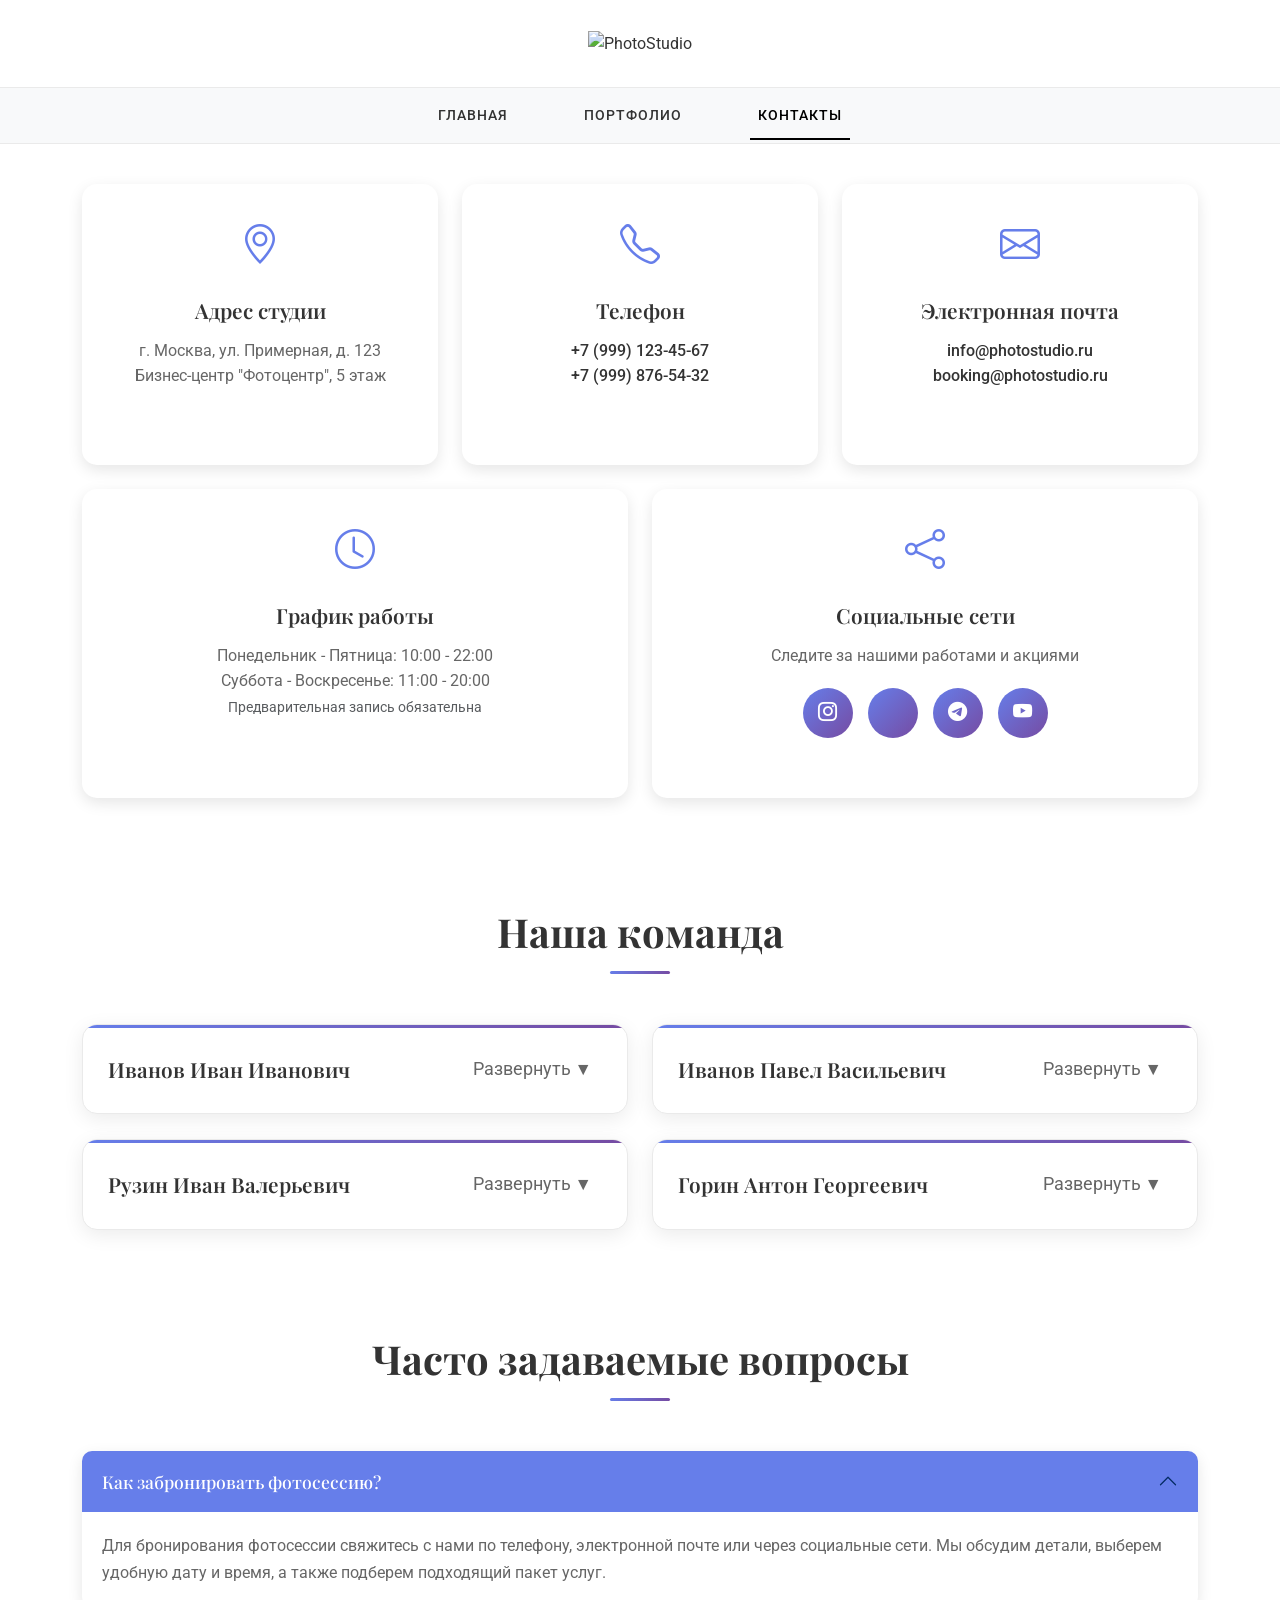
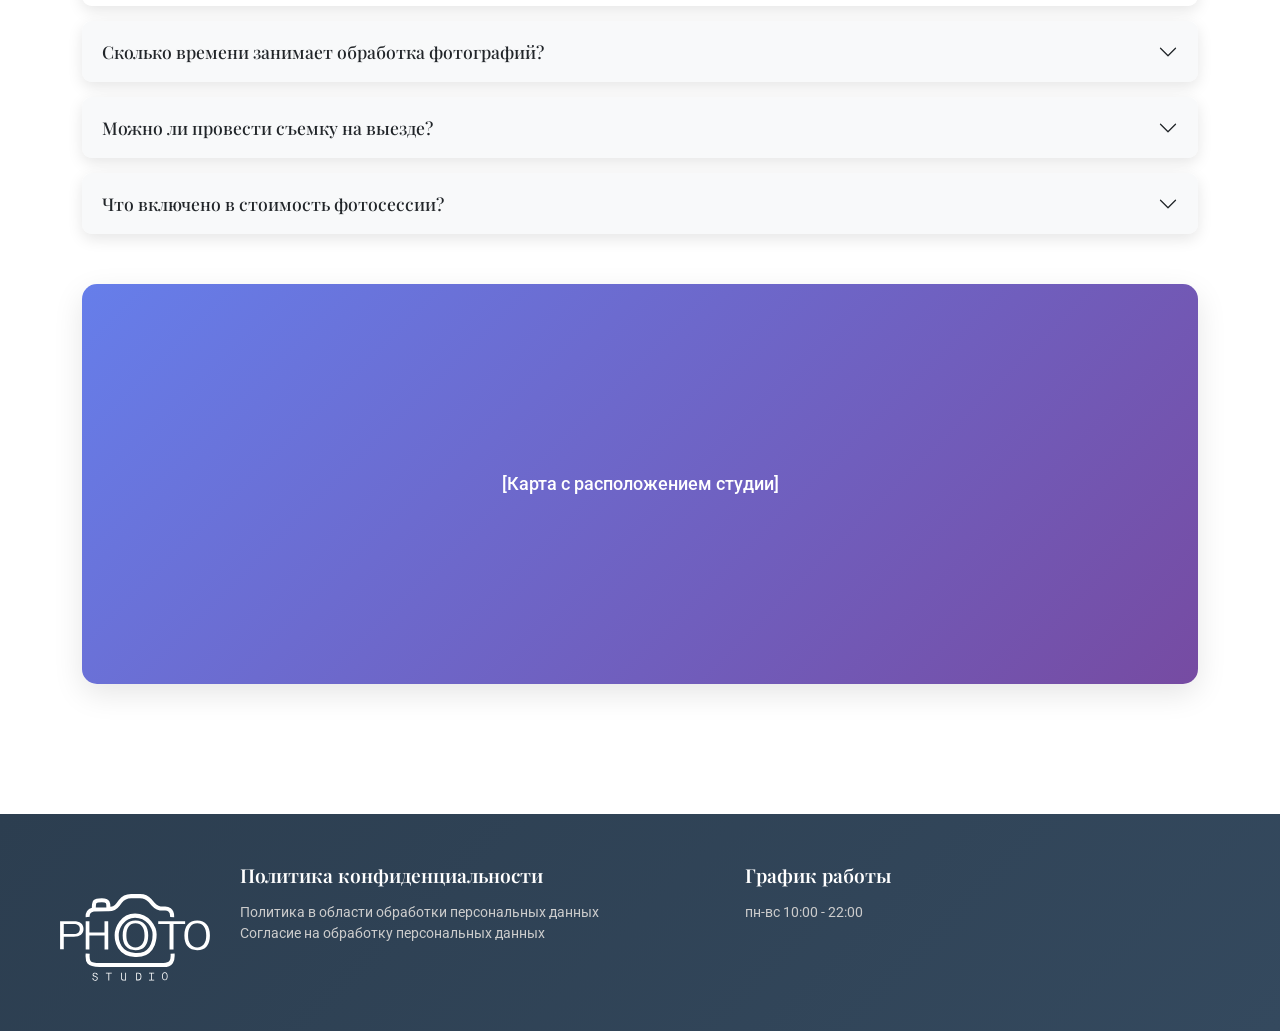
==== фотостудия/contacts.html @ 74945af2 "Add files via upload" ====
<!DOCTYPE html>
<html lang="ru">
<head>
    <meta charset="UTF-8">
    <meta name="viewport" content="width=device-width, initial-scale=1.0">
    <title>Контакты - Photo Studio</title>
    <link href="https://cdn.jsdelivr.net/npm/bootstrap@5.3.0-alpha1/dist/css/bootstrap.min.css" rel="stylesheet">
    <link href="https://fonts.googleapis.com/css2?family=Playfair+Display:wght@400;700&family=Roboto:wght@300;400;500&display=swap" rel="stylesheet">
    <link rel="stylesheet" href="https://cdn.jsdelivr.net/npm/bootstrap-icons@1.10.0/font/bootstrap-icons.css">
    <link rel="stylesheet" href="style/style.css">
</head>
<body>
    <div class="container">
        <div class="logo">
            <img src="img/логотип.svg" alt="PhotoStudio" class="logo-img" onclick="window.location.href='index.html'">
        </div>
    </div>
    <nav class="navbar navbar-expand-lg navbar-light navbar-custom">
        <div class="container">
            <button class="navbar-toggler" type="button" data-bs-toggle="collapse" data-bs-target="#navbarNav" aria-controls="navbarNav" aria-expanded="false" aria-label="Toggle navigation">
                <span class="navbar-toggler-icon"></span>
            </button>
            <div class="collapse navbar-collapse justify-content-center" id="navbarNav">
                <ul class="navbar-nav">
                    <li class="nav-item">
                        <a class="nav-link" href="index.html">ГЛАВНАЯ</a>
                    </li>
                    <li class="nav-item">
                        <a class="nav-link" href="portfolio.html">ПОРТФОЛИО</a>
                    </li>
                    <li class="nav-item">
                        <a class="nav-link active" href="contacts.html">КОНТАКТЫ</a>
                    </li>
                </ul>
            </div>
        </div>
    </nav>
    <main>
        <div class="container">
            <div class="contacts-section">
                <div class="contact-info">
                    <div class="row">
                        <div class="col-md-4">
                            <div class="contact-item text-center">
                                <div class="contact-icon">
                                    <i class="bi bi-geo-alt"></i>
                                </div>
                                <h3 class="contact-title">Адрес студии</h3>
                                <p class="contact-text">г. Москва, ул. Примерная, д. 123<br>Бизнес-центр "Фотоцентр", 5 этаж</p>
                            </div>
                        </div>
                        <div class="col-md-4">
                            <div class="contact-item text-center">
                                <div class="contact-icon">
                                    <i class="bi bi-telephone"></i>
                                </div>
                                <h3 class="contact-title">Телефон</h3>
                                <p class="contact-text">
                                    <a href="tel:+79991234567" class="contact-link">+7 (999) 123-45-67</a><br>
                                    <a href="tel:+79998765432" class="contact-link">+7 (999) 876-54-32</a>
                                </p>
                            </div>
                        </div>
                        <div class="col-md-4">
                            <div class="contact-item text-center">
                                <div class="contact-icon">
                                    <i class="bi bi-envelope"></i>
                                </div>
                                <h3 class="contact-title">Электронная почта</h3>
                                <p class="contact-text">
                                    <a href="mailto:info@photostudio.ru" class="contact-link">info@photostudio.ru</a><br>
                                    <a href="mailto:booking@photostudio.ru" class="contact-link">booking@photostudio.ru</a>
                                </p>
                            </div>
                        </div>
                    </div>
                    <div class="row mt-4">
                        <div class="col-md-6">
                            <div class="contact-item text-center">
                                <div class="contact-icon">
                                    <i class="bi bi-clock"></i>
                                </div>
                                <h3 class="contact-title">График работы</h3>
                                <p class="contact-text">
                                    Понедельник - Пятница: 10:00 - 22:00<br>
                                    Суббота - Воскресенье: 11:00 - 20:00<br>
                                    <small class="text-muted">Предварительная запись обязательна</small>
                                </p>
                            </div>
                        </div>
                        <div class="col-md-6">
                            <div class="contact-item text-center">
                                <div class="contact-icon">
                                    <i class="bi bi-share"></i>
                                </div>
                                <h3 class="contact-title">Социальные сети</h3>
                                <p class="contact-text">Следите за нашими работами и акциями</p>
                                <div class="social-links justify-content-center">
                                    <a href="#" class="social-link"><i class="bi bi-instagram"></i></a>
                                    <a href="#" class="social-link"><i class="bi bi-vk"></i></a>
                                    <a href="#" class="social-link"><i class="bi bi-telegram"></i></a>
                                    <a href="#" class="social-link"><i class="bi bi-youtube"></i></a>
                                </div>
                            </div>
                        </div>
                    </div>
                </div>
                <div class="photographers-section">
                    <h1 class="section-title">Наша команда</h1>
                    <div class="row">
                        <div class="col-lg-6">
                            <div class="photographer-card">
                                <div class="photographer-header" onclick="toggleDetails('ivanov')">
                                    <h3 class="photographer-name">Иванов Иван Иванович</h3>
                                    <button class="expand-btn">Развернуть ▼</button>
                                </div>
                                <div class="photographer-details" id="ivanov-details">
                                    <div class="detail-item">
                                        <i class="bi bi-telephone detail-icon"></i>
                                        <span class="detail-text">+7 (999) 123-45-67</span>
                                    </div>
                                    <div class="detail-item">
                                        <i class="bi bi-envelope detail-icon"></i>
                                        <span class="detail-text">ivanov@photostudio.ru</span>
                                    </div>
                                    <div class="detail-item">
                                        <i class="bi bi-camera detail-icon"></i>
                                        <span class="detail-text">Опыт работы: 8 лет</span>
                                    </div>
                                    <div class="specialties">
                                        <span class="specialty-tag">Портретная съемка</span>
                                        <span class="specialty-tag">Свадебная фотография</span>
                                        <span class="specialty-tag">Семейные фотосессии</span>
                                    </div>
                                </div>
                            </div>
                        </div>
                        <div class="col-lg-6">
                            <div class="photographer-card">
                                <div class="photographer-header" onclick="toggleDetails('pavel')">
                                    <h3 class="photographer-name">Иванов Павел Васильевич</h3>
                                    <button class="expand-btn">Развернуть ▼</button>
                                </div>
                                <div class="photographer-details" id="pavel-details">
                                    <div class="detail-item">
                                        <i class="bi bi-telephone detail-icon"></i>
                                        <span class="detail-text">+7 (999) 234-56-78</span>
                                    </div>
                                    <div class="detail-item">
                                        <i class="bi bi-envelope detail-icon"></i>
                                        <span class="detail-text">pavel@photostudio.ru</span>
                                    </div>
                                    <div class="detail-item">
                                        <i class="bi bi-camera detail-icon"></i>
                                        <span class="detail-text">Опыт работы: 6 лет</span>
                                    </div>
                                    <div class="specialties">
                                        <span class="specialty-tag">Фэшн-фотография</span>
                                        <span class="specialty-tag">Коммерческая съемка</span>
                                        <span class="specialty-tag">Ретушь</span>
                                    </div>
                                </div>
                            </div>
                        </div>
                        <div class="col-lg-6">
                            <div class="photographer-card">
                                <div class="photographer-header" onclick="toggleDetails('ruzin')">
                                    <h3 class="photographer-name">Рузин Иван Валерьевич</h3>
                                    <button class="expand-btn">Развернуть ▼</button>
                                </div>
                                <div class="photographer-details" id="ruzin-details">
                                    <div class="detail-item">
                                        <i class="bi bi-telephone detail-icon"></i>
                                        <span class="detail-text">+7 (999) 345-67-89</span>
                                    </div>
                                    <div class="detail-item">
                                        <i class="bi bi-envelope detail-icon"></i>
                                        <span class="detail-text">ruzin@photostudio.ru</span>
                                    </div>
                                    <div class="detail-item">
                                        <i class="bi bi-camera detail-icon"></i>
                                        <span class="detail-text">Опыт работы: 10 лет</span>
                                    </div>
                                    <div class="specialties">
                                        <span class="specialty-tag">Пейзажная фотография</span>
                                        <span class="specialty-tag">Архитектура</span>
                                        <span class="specialty-tag">Путешествия</span>
                                    </div>
                                </div>
                            </div>
                        </div>
                        <div class="col-lg-6">
                            <div class="photographer-card">
                                <div class="photographer-header" onclick="toggleDetails('gorin')">
                                    <h3 class="photographer-name">Горин Антон Георгеевич</h3>
                                    <button class="expand-btn">Развернуть ▼</button>
                                </div>
                                <div class="photographer-details" id="gorin-details">
                                    <div class="detail-item">
                                        <i class="bi bi-telephone detail-icon"></i>
                                        <span class="detail-text">+7 (999) 456-78-90</span>
                                    </div>
                                    <div class="detail-item">
                                        <i class="bi bi-envelope detail-icon"></i>
                                        <span class="detail-text">gorin@photostudio.ru</span>
                                    </div>
                                    <div class="detail-item">
                                        <i class="bi bi-camera detail-icon"></i>
                                        <span class="detail-text">Опыт работы: 5 лет</span>
                                    </div>
                                    <div class="specialties">
                                        <span class="specialty-tag">Детская фотография</span>
                                        <span class="specialty-tag">Reportage</span>
                                        <span class="specialty-tag">Love Story</span>
                                    </div>
                                </div>
                            </div>
                        </div>
                    </div>
                </div>
                <div class="accordion-section">
                    <h2 class="section-title">Часто задаваемые вопросы</h2>
                    <div class="accordion accordion-custom" id="faqAccordion">
                        <div class="accordion-item">
                            <h2 class="accordion-header" id="headingOne">
                                <button class="accordion-button" type="button" data-bs-toggle="collapse" data-bs-target="#collapseOne" aria-expanded="true" aria-controls="collapseOne">
                                    Как забронировать фотосессию?
                                </button>
                            </h2>
                            <div id="collapseOne" class="accordion-collapse collapse show" aria-labelledby="headingOne" data-bs-parent="#faqAccordion">
                                <div class="accordion-body">
                                    Для бронирования фотосессии свяжитесь с нами по телефону, электронной почте или через социальные сети. Мы обсудим детали, выберем удобную дату и время, а также подберем подходящий пакет услуг.
                                </div>
                            </div>
                        </div>
                        <div class="accordion-item">
                            <h2 class="accordion-header" id="headingTwo">
                                <button class="accordion-button collapsed" type="button" data-bs-toggle="collapse" data-bs-target="#collapseTwo" aria-expanded="false" aria-controls="collapseTwo">
                                    Сколько времени занимает обработка фотографий?
                                </button>
                            </h2>
                            <div id="collapseTwo" class="accordion-collapse collapse" aria-labelledby="headingTwo" data-bs-parent="#faqAccordion">
                                <div class="accordion-body">
                                    Время обработки зависит от объема работы и выбранного пакета услуг. Обычно обработка занимает от 7 до 14 дней. Срочная обработка возможна за дополнительную плату.
                                </div>
                            </div>
                        </div>
                        <div class="accordion-item">
                            <h2 class="accordion-header" id="headingThree">
                                <button class="accordion-button collapsed" type="button" data-bs-toggle="collapse" data-bs-target="#collapseThree" aria-expanded="false" aria-controls="collapseThree">
                                    Можно ли провести съемку на выезде?
                                </button>
                            </h2>
                            <div id="collapseThree" class="accordion-collapse collapse" aria-labelledby="headingThree" data-bs-parent="#faqAccordion">
                                <div class="accordion-body">
                                    Да, мы предоставляем услуги выездной фотосъемки. Стоимость зависит от локации, времени съемки и необходимого оборудования. Подробности уточняйте у нашего менеджера.
                                </div>
                            </div>
                        </div>
                        <div class="accordion-item">
                            <h2 class="accordion-header" id="headingFour">
                                <button class="accordion-button collapsed" type="button" data-bs-toggle="collapse" data-bs-target="#collapseFour" aria-expanded="false" aria-controls="collapseFour">
                                    Что включено в стоимость фотосессии?
                                </button>
                            </h2>
                            <div id="collapseFour" class="accordion-collapse collapse" aria-labelledby="headingFour" data-bs-parent="#faqAccordion">
                                <div class="accordion-body">
                                    В стоимость входит работа фотографа, использование студии и оборудования, базовая ретушь фотографий. Дополнительные услуги (визажист, стилист, расширенная ретушь) оплачиваются отдельно.
                                </div>
                            </div>
                        </div>
                    </div>
                </div>
                <div class="map-section">
                    <div class="map-placeholder">
                        [Карта с расположением студии]
                    </div>
                </div>
            </div>
        </div>
    </main>
    <footer class="footer">
        <div class="footer-container">
            <div class="footer-logo">
                <img src="img/Логотип.svg" alt="Логотип" class="logo">
            </div>
            <div class="footer-section">
                <h3 class="footer-title">Политика конфиденциальности</h3>
                <p class="footer-text">
                    <a href="#" class="footer-link">Политика в области обработки персональных данных</a><br>
                    <a href="#" class="footer-link">Согласие на обработку персональных данных</a>
                </p>
            </div>
            <div class="footer-section">
                <h3 class="footer-title">График работы</h3>
                <p class="footer-text">пн-вс 10:00 - 22:00</p>
            </div>
        </div>
    </footer>
    <script src="https://cdn.jsdelivr.net/npm/bootstrap@5.3.0-alpha1/dist/js/bootstrap.bundle.min.js"></script>
    <script>
        function toggleDetails(photographerId) {
            const details = document.getElementById(photographerId + '-details');
            const button = event.currentTarget.querySelector('.expand-btn');
            if (details.classList.contains('show')) {
                details.classList.remove('show');
                button.textContent = 'Развернуть ▼';
            } else {
                details.classList.add('show');
                button.textContent = 'Свернуть ▲';
            }
        }
    </script>
</body>
</html>
---- фотостудия/style/style.css ----
/* ===== ОБЩИЕ СТИЛИ ===== */
:root {
    --primary-color: #333;
    --secondary-color: #666;
    --accent-color: #000;
    --light-color: #f8f9fa;
    --border-color: #eaeaea;
    --text-light: #ccc;
    --gradient: linear-gradient(135deg, #667eea 0%, #764ba2 100%);
}

* {
    margin: 0;
    padding: 0;
    box-sizing: border-box;
}

body {
    font-family: 'Roboto', sans-serif;
    color: var(--primary-color);
    background-color: #fff;
    line-height: 1.6;
    overflow-x: hidden;
}

h1, h2, h3, h4, h5, h6 {
    font-family: 'Playfair Display', serif;
    font-weight: 700;
}

/* ===== ШАПКА И НАВИГАЦИЯ ===== */
.logo {
    text-align: center;
    padding: 30px 0;
}

.logo-img {
    max-width: 200px;
    height: auto;
    cursor: pointer;
    transition: transform 0.3s ease;
}

.logo-img:hover {
    transform: scale(1.05);
}

.navbar-custom {
    background-color: var(--light-color);
    border-top: 1px solid var(--border-color);
    border-bottom: 1px solid var(--border-color);
    padding: 0.5rem 0;
}

.navbar-nav {
    gap: 40px;
}

.navbar-nav .nav-link {
    color: var(--primary-color);
    font-weight: 500;
    text-transform: uppercase;
    letter-spacing: 1px;
    font-size: 0.9rem;
    transition: all 0.3s;
    margin: 0 10px;
    position: relative;
}

.navbar-nav .nav-link:hover,
.navbar-nav .nav-link.active {
    color: var(--accent-color);
}

.navbar-nav .nav-link::after {
    content: '';
    position: absolute;
    bottom: -5px;
    left: 50%;
    width: 0;
    height: 2px;
    background: var(--accent-color);
    transition: all 0.3s;
    transform: translateX(-50%);
}

.navbar-nav .nav-link:hover::after,
.navbar-nav .nav-link.active::after {
    width: 100%;
}

.navbar-toggler {
    border: none;
    padding: 4px 8px;
}

.navbar-toggler:focus {
    box-shadow: none;
}

/* ===== ГЛАВНЫЙ СЛАЙДЕР ===== */
.hero-section {
    position: relative;
    height: 80vh;
    overflow: hidden;
}

.hero-slide {
    position: absolute;
    top: 0;
    left: 0;
    width: 100%;
    height: 100%;
    background-size: cover;
    background-position: center;
    background-repeat: no-repeat;
    opacity: 0;
    transition: opacity 1s ease;
}

.hero-slide.active {
    opacity: 1;
}

.hero-content {
    position: absolute;
    top: 0;
    left: 0;
    width: 100%;
    height: 100%;
    display: flex;
    align-items: center;
    justify-content: center;
    z-index: 2;
}

.btn-booking {
    background-color: var(--accent-color);
    color: white;
    padding: 15px 40px;
    border: none;
    font-weight: 500;
    letter-spacing: 1px;
    text-transform: uppercase;
    transition: all 0.3s;
    text-decoration: none;
    display: inline-block;
    border-radius: 25px;
    position: relative;
    overflow: hidden;
}

.btn-booking::before {
    content: '';
    position: absolute;
    top: 0;
    left: -100%;
    width: 100%;
    height: 100%;
    background: linear-gradient(90deg, transparent, rgba(255,255,255,0.2), transparent);
    transition: left 0.5s;
}

.btn-booking:hover::before {
    left: 100%;
}

.btn-booking:hover {
    background-color: #222;
    transform: translateY(-2px);
    box-shadow: 0 10px 20px rgba(0,0,0,0.2);
    color: white;
}

.slide-indicators {
    position: absolute;
    bottom: 20px;
    left: 0;
    right: 0;
    display: flex;
    justify-content: center;
    gap: 10px;
    z-index: 3;
}

.slide-indicator {
    width: 12px;
    height: 12px;
    border-radius: 50%;
    background: rgba(255, 255, 255, 0.5);
    cursor: pointer;
    transition: all 0.3s;
}

.slide-indicator.active {
    background: white;
    transform: scale(1.2);
}

/* ===== СЕКЦИИ ===== */
.about-section {
    padding: 80px 0;
    text-align: center;
    background: linear-gradient(135deg, #f8f9fa 0%, #e9ecef 100%);
}

.about-text {
    max-width: 800px;
    margin: 0 auto;
    font-size: 1.1rem;
    line-height: 1.8;
    color: var(--secondary-color);
    text-align: justify;
    position: relative;
    padding: 40px;
    background: white;
    border-radius: 20px;
    box-shadow: 0 10px 30px rgba(0,0,0,0.1);
}

.about-text::before {
    content: '"';
    font-size: 4rem;
    color: var(--border-color);
    position: absolute;
    top: 10px;
    left: 20px;
    font-family: 'Playfair Display', serif;
}

.section-title {
    text-align: center;
    margin-bottom: 50px;
    font-size: 2.5rem;
    position: relative;
}

.section-title::after {
    content: '';
    display: block;
    width: 60px;
    height: 3px;
    background: var(--gradient);
    margin: 15px auto;
    border-radius: 2px;
}

/* ===== УСЛУГИ ===== */
.service-card {
    background: #fff;
    border-radius: 20px;
    overflow: hidden;
    box-shadow: 0 10px 30px rgba(0,0,0,0.1);
    transition: all 0.3s ease;
    height: 100%;
    margin-bottom: 30px;
    position: relative;
}

.service-card::before {
    content: '';
    position: absolute;
    top: 0;
    left: 0;
    right: 0;
    height: 4px;
    background: var(--gradient);
    transform: scaleX(0);
    transition: transform 0.3s ease;
}

.service-card:hover::before {
    transform: scaleX(1);
}

.service-card:hover {
    transform: translateY(-10px);
    box-shadow: 0 20px 40px rgba(0,0,0,0.15);
}

.service-image {
    height: 250px;
    background: linear-gradient(135deg, #667eea, #764ba2);
    display: flex;
    align-items: center;
    justify-content: center;
    color: white;
    font-size: 18px;
    font-weight: 500;
    position: relative;
    overflow: hidden;
}

.service-image i {
    font-size: 3rem;
    margin-bottom: 10px;
}

.service-content {
    padding: 30px 25px;
    text-align: center;
}

.service-content h3 {
    font-size: 1.3rem;
    margin-bottom: 15px;
    color: var(--primary-color);
    font-weight: 600;
}

.service-price {
    font-size: 1.5rem;
    font-weight: 700;
    color: var(--accent-color);
    margin-bottom: 20px;
}

.service-features {
    list-style: none;
    padding: 0;
    margin-bottom: 25px;
    text-align: left;
}

.service-features li {
    padding: 5px 0;
    position: relative;
    padding-left: 20px;
}

.service-features li::before {
    content: '✓';
    position: absolute;
    left: 0;
    color: #28a745;
    font-weight: bold;
}

.service-content .btn-primary {
    background: var(--gradient);
    border: none;
    padding: 12px 30px;
    border-radius: 25px;
    font-weight: 500;
    text-transform: uppercase;
    letter-spacing: 0.5px;
    transition: all 0.3s ease;
    width: 100%;
}

.service-content .btn-primary:hover {
    transform: translateY(-2px);
    box-shadow: 0 5px 15px rgba(102, 126, 234, 0.4);
}

/* ===== ПОРТФОЛИО ===== */
.portfolio {
    padding: 80px 0;
    background: var(--light-color);
}

.portfolio-filters {
    text-align: center;
    margin-bottom: 40px;
}

.filter-btn {
    background: none;
    border: 2px solid var(--border-color);
    padding: 10px 25px;
    margin: 0 5px 10px;
    border-radius: 25px;
    transition: all 0.3s;
    font-weight: 500;
    cursor: pointer;
}

.filter-btn.active,
.filter-btn:hover {
    background: var(--gradient);
    color: white;
    border-color: transparent;
}

.portfolio-item {
    background-color: #fff;
    border-radius: 20px;
    overflow: hidden;
    box-shadow: 0 10px 30px rgba(0,0,0,0.1);
    transition: all 0.3s ease;
    height: 100%;
    margin-bottom: 30px;
}

.portfolio-item:hover {
    transform: translateY(-10px);
    box-shadow: 0 20px 40px rgba(0,0,0,0.15);
}

.portfolio-image {
    height: 300px;
    background: var(--gradient);
    display: flex;
    align-items: center;
    justify-content: center;
    color: white;
    font-size: 16px;
    position: relative;
    overflow: hidden;
}

.portfolio-image::before {
    content: '📷';
    font-size: 3rem;
    margin-bottom: 10px;
}

.portfolio-info {
    padding: 25px;
    text-align: center;
}

.portfolio-info h3 {
    font-size: 20px;
    margin-bottom: 10px;
    color: var(--primary-color);
    font-weight: 600;
}

.portfolio-info p {
    color: var(--secondary-color);
    margin: 0;
}

/* ===== ОТЗЫВЫ ===== */
.reviews-section {
    padding: 80px 0;
    background: white;
}

.review-card {
    background-color: #fff;
    border-radius: 15px;
    padding: 30px;
    box-shadow: 0 10px 30px rgba(0,0,0,0.1);
    height: 100%;
    transition: transform 0.3s;
    border-left: 4px solid transparent;
    background: linear-gradient(135deg, #fff 0%, #f8f9fa 100%);
}

.review-card:hover {
    transform: translateY(-5px);
    border-left-color: #667eea;
}

.review-text {
    font-style: italic;
    margin-bottom: 20px;
    color: var(--secondary-color);
    line-height: 1.7;
    position: relative;
}

.review-text::before {
    content: '"';
    font-size: 3rem;
    color: var(--border-color);
    position: absolute;
    top: -10px;
    left: -10px;
    font-family: 'Playfair Display', serif;
}

.review-author {
    display: flex;
    align-items: center;
}

.author-avatar {
    width: 60px;
    height: 60px;
    border-radius: 50%;
    object-fit: cover;
    margin-right: 15px;
    border: 3px solid var(--border-color);
}

.author-info h5 {
    margin-bottom: 5px;
    font-size: 1.1rem;
}

.author-info p {
    color: var(--secondary-color);
    margin: 0;
    font-size: 0.9rem;
}

/* ===== СТРАНИЦА ЗАПИСИ ===== */
.record-section {
    padding: 80px 0;
    background: linear-gradient(135deg, #667eea 0%, #764ba2 100%);
    min-height: calc(100vh - 200px);
    display: flex;
    align-items: center;
}

.record-form {
    background: white;
    padding: 50px;
    border-radius: 20px;
    box-shadow: 0 20px 40px rgba(0,0,0,0.1);
}

.form-group {
    margin-bottom: 25px;
}

.form-label {
    font-weight: 500;
    margin-bottom: 8px;
    color: var(--primary-color);
}

.form-control {
    border: 2px solid var(--border-color);
    border-radius: 10px;
    padding: 12px 15px;
    transition: all 0.3s;
}

.form-control:focus {
    border-color: #667eea;
    box-shadow: 0 0 0 0.2rem rgba(102, 126, 234, 0.1);
}

.btn-submit {
    background: var(--gradient);
    color: white;
    padding: 15px 40px;
    border: none;
    border-radius: 25px;
    font-weight: 500;
    text-transform: uppercase;
    letter-spacing: 1px;
    transition: all 0.3s;
    width: 100%;
}

.btn-submit:hover {
    transform: translateY(-2px);
    box-shadow: 0 10px 20px rgba(102, 126, 234, 0.3);
}

/* ===== КОМАНДА ===== */
.photographers-section {
    padding: 60px 0 30px;
}

.photographer-card {
    background: #fff;
    border-radius: 15px;
    padding: 25px;
    margin-bottom: 25px;
    box-shadow: 0 5px 20px rgba(0,0,0,0.08);
    border: 1px solid #eaeaea;
    transition: all 0.3s ease;
    position: relative;
    overflow: hidden;
}

.photographer-card::before {
    content: '';
    position: absolute;
    top: 0;
    left: 0;
    right: 0;
    height: 3px;
    background: var(--gradient);
}

.photographer-card:hover {
    transform: translateY(-5px);
    box-shadow: 0 10px 30px rgba(0,0,0,0.12);
}

.photographer-header {
    display: flex;
    justify-content: space-between;
    align-items: center;
    cursor: pointer;
}

.photographer-name {
    font-size: 1.3rem;
    font-weight: 600;
    color: #333;
    margin: 0;
    font-family: 'Playfair Display', serif;
}

.expand-btn {
    background: none;
    border: none;
    font-size: 1.1rem;
    color: #666;
    cursor: pointer;
    transition: color 0.3s;
    padding: 5px 10px;
    border-radius: 5px;
}

.expand-btn:hover {
    color: #333;
    background-color: #f8f9fa;
}

.photographer-details {
    margin-top: 20px;
    padding-top: 20px;
    border-top: 1px solid #eaeaea;
    display: none;
}

.photographer-details.show {
    display: block;
    animation: fadeIn 0.3s ease;
}

.detail-item {
    margin-bottom: 12px;
    display: flex;
    align-items: center;
}

.detail-icon {
    width: 20px;
    margin-right: 10px;
    color: #667eea;
}

.detail-text {
    color: #555;
    line-height: 1.5;
}

.specialties {
    display: flex;
    flex-wrap: wrap;
    gap: 8px;
    margin-top: 15px;
}

.specialty-tag {
    background: var(--gradient);
    color: white;
    padding: 5px 12px;
    border-radius: 15px;
    font-size: 0.85rem;
    border: none;
}

/* ===== КОНТАКТЫ ===== */
.contacts-section {
    padding: 40px 0 80px;
}

.contact-info {
    margin-bottom: 50px;
}

.contact-item {
    margin-bottom: 30px;
    padding: 30px;
    border-radius: 15px;
    background: white;
    transition: all 0.3s ease;
    box-shadow: 0 5px 15px rgba(0,0,0,0.1);
    text-align: center;
    height: 100%;
}

.contact-item:hover {
    transform: translateY(-5px);
    box-shadow: 0 15px 30px rgba(0,0,0,0.15);
}

.contact-icon {
    font-size: 2.5rem;
    margin-bottom: 20px;
    color: #667eea;
}

.contact-title {
    font-size: 1.3rem;
    font-weight: 600;
    margin-bottom: 15px;
    color: #333;
}

.contact-text {
    color: #666;
    line-height: 1.6;
}

.contact-link {
    color: #333;
    text-decoration: none;
    transition: color 0.3s;
    font-weight: 500;
}

.contact-link:hover {
    color: #667eea;
    text-decoration: none;
}

.social-links {
    display: flex;
    justify-content: center;
    gap: 15px;
    margin-top: 20px;
}

.social-link {
    display: flex;
    align-items: center;
    justify-content: center;
    width: 50px;
    height: 50px;
    background: var(--gradient);
    color: white;
    border-radius: 50%;
    text-decoration: none;
    transition: all 0.3s ease;
    font-size: 1.2rem;
}

.social-link:hover {
    transform: translateY(-3px) scale(1.1);
    box-shadow: 0 10px 20px rgba(102, 126, 234, 0.3);
    color: white;
}

/* ===== FAQ ===== */
.accordion-section {
    margin: 50px 0;
}

.accordion-custom .accordion-item {
    border: none;
    margin-bottom: 15px;
    border-radius: 10px;
    overflow: hidden;
    box-shadow: 0 5px 15px rgba(0,0,0,0.1);
}

.accordion-custom .accordion-button {
    background-color: #f8f9fa;
    font-weight: 500;
    padding: 20px;
    border: none;
    box-shadow: none;
    font-size: 1.1rem;
}

.accordion-custom .accordion-button:not(.collapsed) {
    background-color: #667eea;
    color: white;
}

.accordion-custom .accordion-body {
    padding: 20px;
    background-color: #fff;
    line-height: 1.7;
    color: #666;
}

/* ===== КАРТА ===== */
.map-section {
    margin-top: 50px;
    border-radius: 15px;
    overflow: hidden;
    box-shadow: 0 10px 30px rgba(0,0,0,0.1);
}

.map-placeholder {
    height: 400px;
    background: var(--gradient);
    display: flex;
    align-items: center;
    justify-content: center;
    color: white;
    font-size: 18px;
    font-weight: 500;
}

/* ===== ПОДВАЛ ===== */
.footer {
    background: linear-gradient(135deg, #2c3e50 0%, #34495e 100%);
    color: #fff;
    padding: 50px 0 20px;
    margin-top: 50px;
}

.footer-container {
    display: flex;
    flex-wrap: wrap;
    justify-content: space-between;
    max-width: 1200px;
    margin: 0 auto;
    padding: 0 20px;
    gap: 30px;
}

.footer-logo {
    flex: 0 0 auto;
}

.footer-logo img {
    max-width: 150px;
    height: auto;
    filter: brightness(0) invert(1);
    cursor: pointer;
}

.footer-section {
    flex: 1;
    min-width: 250px;
}

.footer-title {
    font-size: 1.2rem;
    font-weight: 600;
    margin-bottom: 15px;
    color: #fff;
}

.footer-text {
    font-size: 14px;
    line-height: 1.5;
    color: var(--text-light);
    margin: 0 0 10px 0;
}

.footer-link {
    color: var(--text-light);
    text-decoration: none;
    transition: color 0.3s;
}

.footer-link:hover {
    color: #fff;
    text-decoration: underline;
}

.copyright {
    text-align: center;
    width: 100%;
    margin-top: 30px;
    padding-top: 20px;
    border-top: 1px solid #444;
    color: #999;
    font-size: 0.9rem;
}

/* ===== АНИМАЦИИ ===== */
@keyframes fadeIn {
    from { opacity: 0; transform: translateY(20px); }
    to { opacity: 1; transform: translateY(0); }
}

.fade-in {
    animation: fadeIn 0.6s ease-out;
}

@keyframes pulse {
    0% { transform: scale(1); }
    50% { transform: scale(1.05); }
    100% { transform: scale(1); }
}

.pulse {
    animation: pulse 2s infinite;
}

/* ===== АДАПТИВНОСТЬ ===== */
@media (max-width: 768px) {
    .navbar-nav {
        gap: 20px;
    }
    
    .hero-section {
        height: 60vh;
    }
    
    .footer-container {
        flex-direction: column;
        text-align: center;
        gap: 25px;
    }
    
    .footer-section {
        min-width: 100%;
    }
    
    .footer {
        padding: 30px 0;
    }
    
    .about-text {
        text-align: left;
        padding: 30px 20px;
    }
    
    .section-title {
        font-size: 2rem;
    }
    
    .service-content {
        padding: 25px 20px;
    }
    
    .record-form {
        padding: 30px 20px;
    }
    
    .photographer-header {
        flex-direction: column;
        align-items: flex-start;
        gap: 10px;
    }
    
    .expand-btn {
        align-self: flex-end;
    }
}

@media (max-width: 576px) {
    .portfolio-item {
        margin-bottom: 20px;
    }
    
    .section-title {
        font-size: 1.8rem;
    }
    
    .btn-booking {
        padding: 12px 30px;
        font-size: 0.9rem;
    }
    
    .service-image {
        height: 200px;
    }
    
    .portfolio-image {
        height: 250px;
    }
    
    .service-content h3 {
        font-size: 1.1rem;
    }
    
    .contact-item {
        padding: 20px 15px;
    }
}
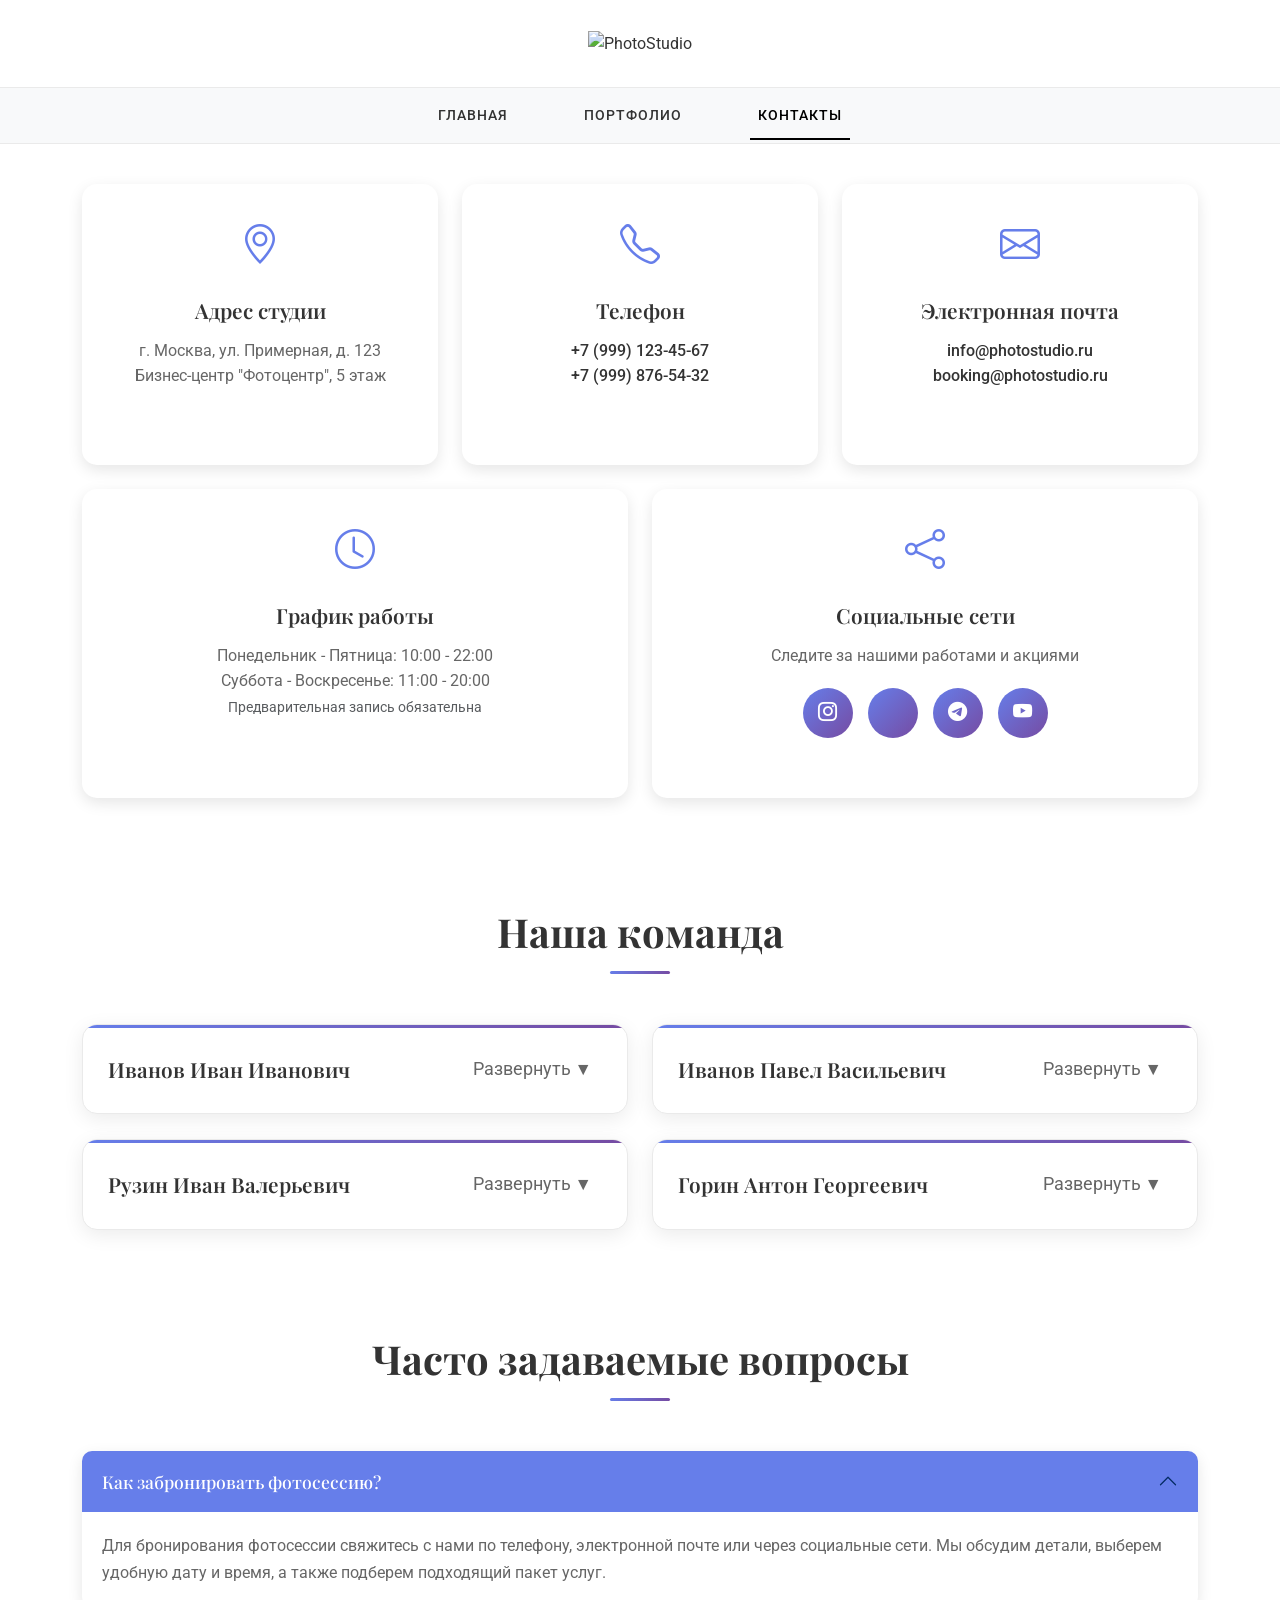
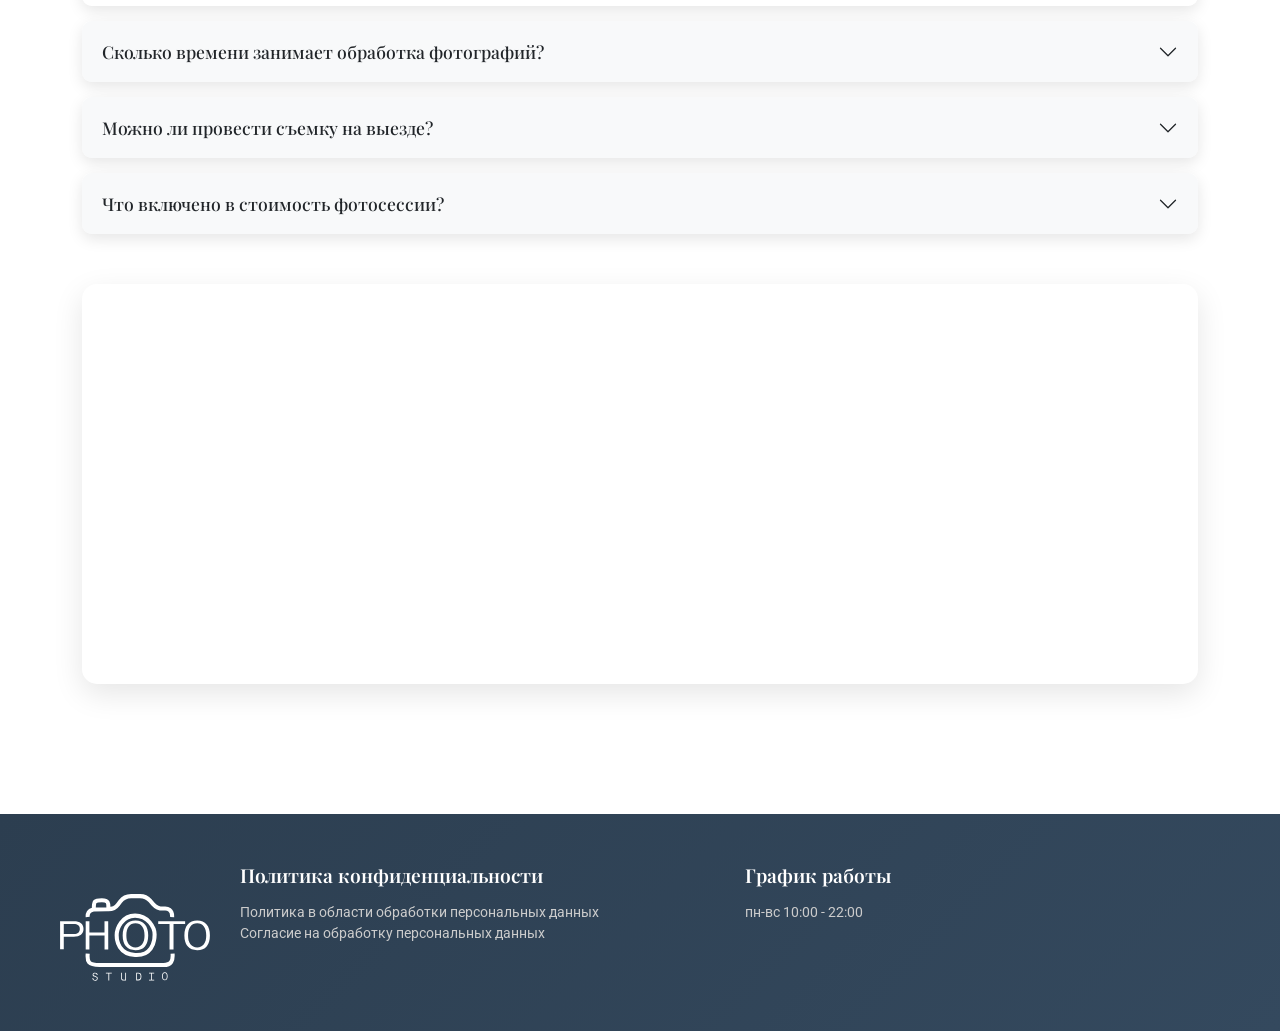
==== commit fcc0ddd2: "Update contacts.html" ====
--- a/фотостудия/contacts.html
+++ b/фотостудия/contacts.html
@@ -1,14 +1,61 @@
 <!DOCTYPE html>
 <html lang="ru">
+
 <head>
     <meta charset="UTF-8">
     <meta name="viewport" content="width=device-width, initial-scale=1.0">
     <title>Контакты - Photo Studio</title>
     <link href="https://cdn.jsdelivr.net/npm/bootstrap@5.3.0-alpha1/dist/css/bootstrap.min.css" rel="stylesheet">
-    <link href="https://fonts.googleapis.com/css2?family=Playfair+Display:wght@400;700&family=Roboto:wght@300;400;500&display=swap" rel="stylesheet">
+    <link
+        href="https://fonts.googleapis.com/css2?family=Playfair+Display:wght@400;700&family=Roboto:wght@300;400;500&display=swap"
+        rel="stylesheet">
     <link rel="stylesheet" href="https://cdn.jsdelivr.net/npm/bootstrap-icons@1.10.0/font/bootstrap-icons.css">
-    <link rel="stylesheet" href="style/style.css">
+    <link rel="stylesheet" href="https://unpkg.com/leaflet@1.9.4/dist/leaflet.css" />
+    <link rel="stylesheet" href="style/style.css" />
+    <style>
+        /* Стили для карты */
+        .map-section {
+            margin-top: 50px;
+            border-radius: 15px;
+            overflow: hidden;
+            box-shadow: 0 10px 30px rgba(0, 0, 0, 0.1);
+            height: 400px;
+        }
+
+        .map-container {
+            width: 100%;
+            height: 100%;
+        }
+
+        #leaflet-map {
+            width: 100%;
+            height: 100%;
+            border-radius: 15px;
+        }
+
+        /* Кастомная метка для Leaflet */
+        .custom-leaflet-marker {
+            background: linear-gradient(135deg, #667eea 0%, #764ba2 100%);
+            border: 3px solid white;
+            border-radius: 50%;
+            width: 40px;
+            height: 40px;
+            display: flex;
+            align-items: center;
+            justify-content: center;
+            box-shadow: 0 2px 10px rgba(0, 0, 0, 0.3);
+        }
+
+        .custom-leaflet-marker::after {
+            content: '';
+            width: 12px;
+            height: 12px;
+            background: white;
+            border-radius: 50%;
+        }
+    </style>
 </head>
+
 <body>
     <div class="container">
         <div class="logo">
@@ -17,7 +64,8 @@
     </div>
     <nav class="navbar navbar-expand-lg navbar-light navbar-custom">
         <div class="container">
-            <button class="navbar-toggler" type="button" data-bs-toggle="collapse" data-bs-target="#navbarNav" aria-controls="navbarNav" aria-expanded="false" aria-label="Toggle navigation">
+            <button class="navbar-toggler" type="button" data-bs-toggle="collapse" data-bs-target="#navbarNav"
+                aria-controls="navbarNav" aria-expanded="false" aria-label="Toggle navigation">
                 <span class="navbar-toggler-icon"></span>
             </button>
             <div class="collapse navbar-collapse justify-content-center" id="navbarNav">
@@ -46,7 +94,8 @@
                                     <i class="bi bi-geo-alt"></i>
                                 </div>
                                 <h3 class="contact-title">Адрес студии</h3>
-                                <p class="contact-text">г. Москва, ул. Примерная, д. 123<br>Бизнес-центр "Фотоцентр", 5 этаж</p>
+                                <p class="contact-text">г. Москва, ул. Примерная, д. 123<br>Бизнес-центр "Фотоцентр", 5
+                                    этаж</p>
                             </div>
                         </div>
                         <div class="col-md-4">
@@ -68,8 +117,10 @@
                                 </div>
                                 <h3 class="contact-title">Электронная почта</h3>
                                 <p class="contact-text">
-                                    <a href="mailto:info@photostudio.ru" class="contact-link">info@photostudio.ru</a><br>
-                                    <a href="mailto:booking@photostudio.ru" class="contact-link">booking@photostudio.ru</a>
+                                    <a href="mailto:info@photostudio.ru"
+                                        class="contact-link">info@photostudio.ru</a><br>
+                                    <a href="mailto:booking@photostudio.ru"
+                                        class="contact-link">booking@photostudio.ru</a>
                                 </p>
                             </div>
                         </div>
@@ -223,57 +274,77 @@
                     <div class="accordion accordion-custom" id="faqAccordion">
                         <div class="accordion-item">
                             <h2 class="accordion-header" id="headingOne">
-                                <button class="accordion-button" type="button" data-bs-toggle="collapse" data-bs-target="#collapseOne" aria-expanded="true" aria-controls="collapseOne">
+                                <button class="accordion-button" type="button" data-bs-toggle="collapse"
+                                    data-bs-target="#collapseOne" aria-expanded="true" aria-controls="collapseOne">
                                     Как забронировать фотосессию?
                                 </button>
                             </h2>
-                            <div id="collapseOne" class="accordion-collapse collapse show" aria-labelledby="headingOne" data-bs-parent="#faqAccordion">
+                            <div id="collapseOne" class="accordion-collapse collapse show" aria-labelledby="headingOne"
+                                data-bs-parent="#faqAccordion">
                                 <div class="accordion-body">
-                                    Для бронирования фотосессии свяжитесь с нами по телефону, электронной почте или через социальные сети. Мы обсудим детали, выберем удобную дату и время, а также подберем подходящий пакет услуг.
+                                    Для бронирования фотосессии свяжитесь с нами по телефону, электронной почте или
+                                    через социальные сети. Мы обсудим детали, выберем удобную дату и время, а также
+                                    подберем подходящий пакет услуг.
                                 </div>
                             </div>
                         </div>
                         <div class="accordion-item">
                             <h2 class="accordion-header" id="headingTwo">
-                                <button class="accordion-button collapsed" type="button" data-bs-toggle="collapse" data-bs-target="#collapseTwo" aria-expanded="false" aria-controls="collapseTwo">
+                                <button class="accordion-button collapsed" type="button" data-bs-toggle="collapse"
+                                    data-bs-target="#collapseTwo" aria-expanded="false" aria-controls="collapseTwo">
                                     Сколько времени занимает обработка фотографий?
                                 </button>
                             </h2>
-                            <div id="collapseTwo" class="accordion-collapse collapse" aria-labelledby="headingTwo" data-bs-parent="#faqAccordion">
+                            <div id="collapseTwo" class="accordion-collapse collapse" aria-labelledby="headingTwo"
+                                data-bs-parent="#faqAccordion">
                                 <div class="accordion-body">
-                                    Время обработки зависит от объема работы и выбранного пакета услуг. Обычно обработка занимает от 7 до 14 дней. Срочная обработка возможна за дополнительную плату.
+                                    Время обработки зависит от объема работы и выбранного пакета услуг. Обычно обработка
+                                    занимает от 7 до 14 дней. Срочная обработка возможна за дополнительную плату.
                                 </div>
                             </div>
                         </div>
                         <div class="accordion-item">
                             <h2 class="accordion-header" id="headingThree">
-                                <button class="accordion-button collapsed" type="button" data-bs-toggle="collapse" data-bs-target="#collapseThree" aria-expanded="false" aria-controls="collapseThree">
+                                <button class="accordion-button collapsed" type="button" data-bs-toggle="collapse"
+                                    data-bs-target="#collapseThree" aria-expanded="false" aria-controls="collapseThree">
                                     Можно ли провести съемку на выезде?
                                 </button>
                             </h2>
-                            <div id="collapseThree" class="accordion-collapse collapse" aria-labelledby="headingThree" data-bs-parent="#faqAccordion">
+                            <div id="collapseThree" class="accordion-collapse collapse" aria-labelledby="headingThree"
+                                data-bs-parent="#faqAccordion">
                                 <div class="accordion-body">
-                                    Да, мы предоставляем услуги выездной фотосъемки. Стоимость зависит от локации, времени съемки и необходимого оборудования. Подробности уточняйте у нашего менеджера.
+                                    Да, мы предоставляем услуги выездной фотосъемки. Стоимость зависит от локации,
+                                    времени съемки и необходимого оборудования. Подробности уточняйте у нашего
+                                    менеджера.
                                 </div>
                             </div>
                         </div>
                         <div class="accordion-item">
                             <h2 class="accordion-header" id="headingFour">
-                                <button class="accordion-button collapsed" type="button" data-bs-toggle="collapse" data-bs-target="#collapseFour" aria-expanded="false" aria-controls="collapseFour">
+                                <button class="accordion-button collapsed" type="button" data-bs-toggle="collapse"
+                                    data-bs-target="#collapseFour" aria-expanded="false" aria-controls="collapseFour">
                                     Что включено в стоимость фотосессии?
                                 </button>
                             </h2>
-                            <div id="collapseFour" class="accordion-collapse collapse" aria-labelledby="headingFour" data-bs-parent="#faqAccordion">
+                            <div id="collapseFour" class="accordion-collapse collapse" aria-labelledby="headingFour"
+                                data-bs-parent="#faqAccordion">
                                 <div class="accordion-body">
-                                    В стоимость входит работа фотографа, использование студии и оборудования, базовая ретушь фотографий. Дополнительные услуги (визажист, стилист, расширенная ретушь) оплачиваются отдельно.
+                                    В стоимость входит работа фотографа, использование студии и оборудования, базовая
+                                    ретушь фотографий. Дополнительные услуги (визажист, стилист, расширенная ретушь)
+                                    оплачиваются отдельно.
                                 </div>
                             </div>
                         </div>
                     </div>
                 </div>
                 <div class="map-section">
-                    <div class="map-placeholder">
-                        [Карта с расположением студии]
+                    <div class="map-container">
+                        <div id="leaflet-map">
+                            <div style="position:relative;overflow:hidden;"><iframe title="map"
+                                    src="https://yandex.ru/map-widget/v1/?indoorLevel=1&ll=37.617680%2C55.755277&mode=poi&poi%5Bpoint%5D=37.617537%2C55.754997&poi%5Buri%5D=ymapsbm1%3A%2F%2Forg%3Foid%3D86735430340&z=16.83"
+                                    width="100%" height="400" allowfullscreen="true"
+                                    style="position:relative;"></iframe></div>
+                        </div>
                     </div>
                 </div>
             </div>
@@ -297,6 +368,7 @@
             </div>
         </div>
     </footer>
+
     <script src="https://cdn.jsdelivr.net/npm/bootstrap@5.3.0-alpha1/dist/js/bootstrap.bundle.min.js"></script>
     <script>
         function toggleDetails(photographerId) {
@@ -310,6 +382,8 @@
                 button.textContent = 'Свернуть ▲';
             }
         }
+
     </script>
 </body>
-</html>+
+</html>
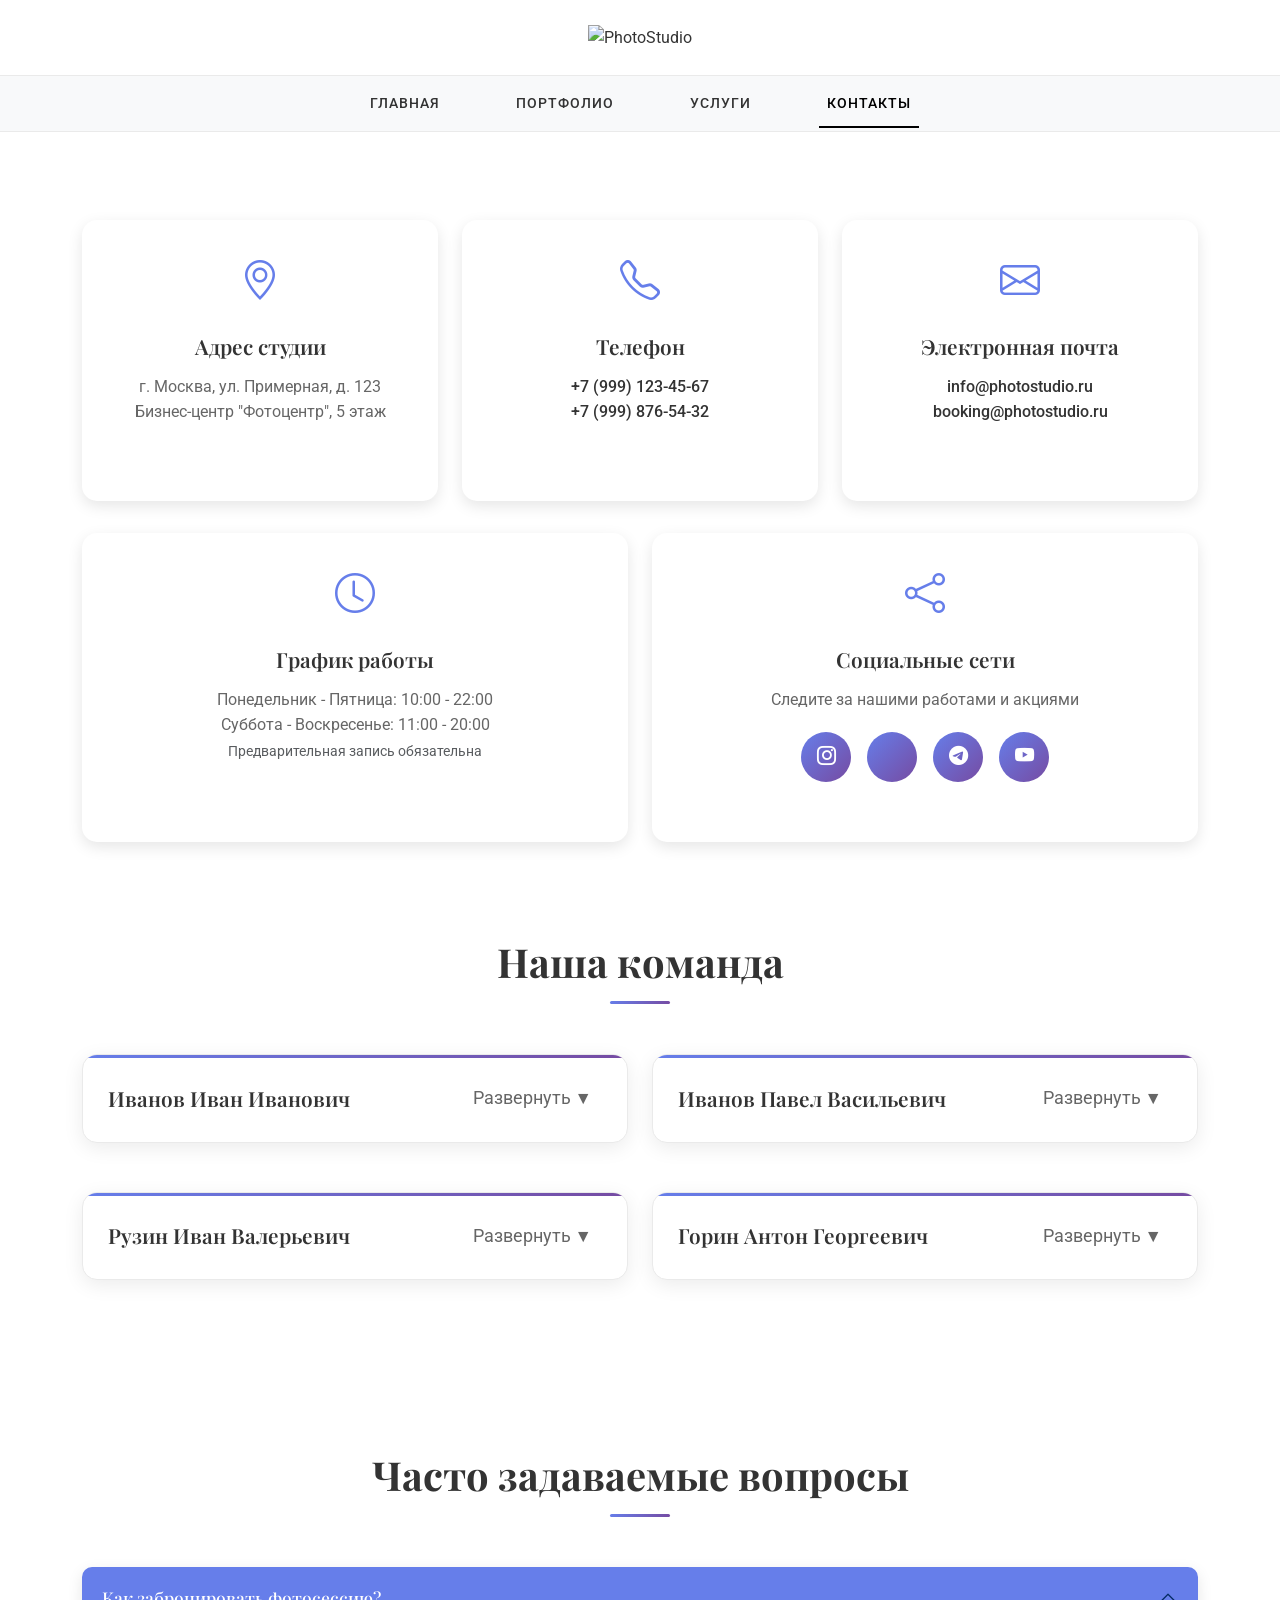
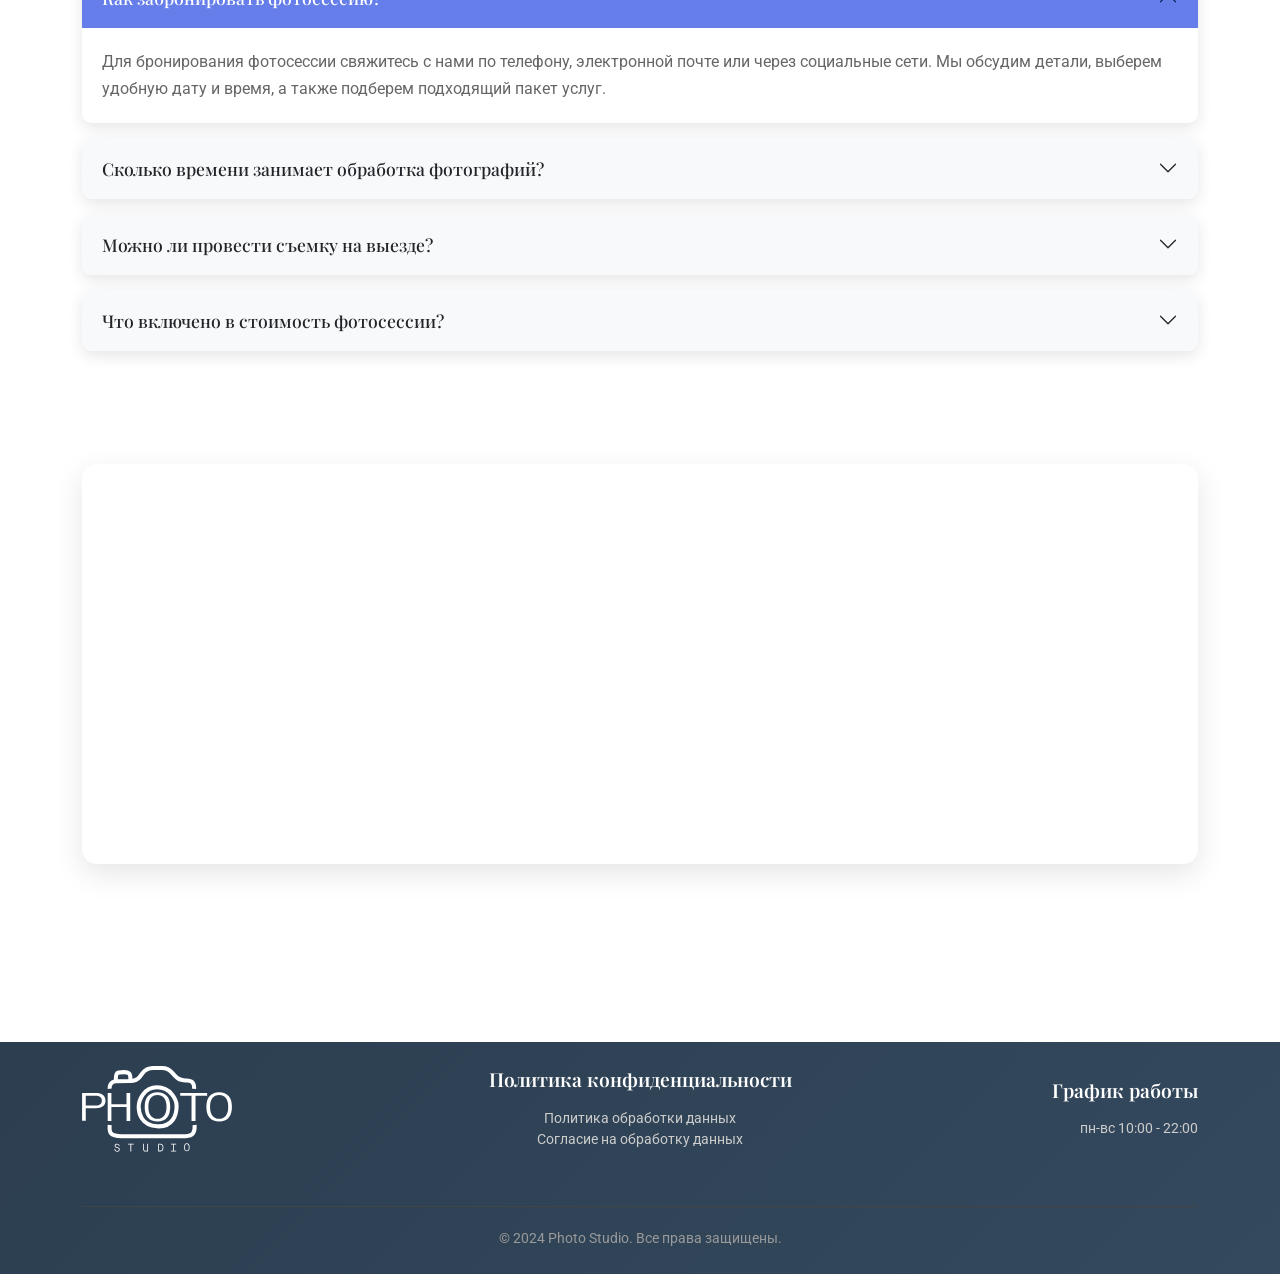
==== commit f4c08714: "Update contacts.html" ====
--- a/фотостудия/contacts.html
+++ b/фотостудия/contacts.html
@@ -1,19 +1,17 @@
 <!DOCTYPE html>
 <html lang="ru">
-
 <head>
     <meta charset="UTF-8">
     <meta name="viewport" content="width=device-width, initial-scale=1.0">
     <title>Контакты - Photo Studio</title>
-    <link href="https://cdn.jsdelivr.net/npm/bootstrap@5.3.0-alpha1/dist/css/bootstrap.min.css" rel="stylesheet">
-    <link
-        href="https://fonts.googleapis.com/css2?family=Playfair+Display:wght@400;700&family=Roboto:wght@300;400;500&display=swap"
-        rel="stylesheet">
+    <!-- Bootstrap 5 CSS -->
+    <link href="https://cdn.jsdelivr.net/npm/bootstrap@5.3.0/dist/css/bootstrap.min.css" rel="stylesheet">
+    <!-- Bootstrap Icons -->
     <link rel="stylesheet" href="https://cdn.jsdelivr.net/npm/bootstrap-icons@1.10.0/font/bootstrap-icons.css">
-    <link rel="stylesheet" href="https://unpkg.com/leaflet@1.9.4/dist/leaflet.css" />
-    <link rel="stylesheet" href="style/style.css" />
+    <!-- Google Fonts -->
+    <link href="https://fonts.googleapis.com/css2?family=Playfair+Display:wght@400;700&family=Roboto:wght@300;400;500&display=swap" rel="stylesheet">
+    <link rel="stylesheet" href="style/style.css">
     <style>
-        /* Стили для карты */
         .map-section {
             margin-top: 50px;
             border-radius: 15px;
@@ -21,117 +19,99 @@
             box-shadow: 0 10px 30px rgba(0, 0, 0, 0.1);
             height: 400px;
         }
-
         .map-container {
             width: 100%;
             height: 100%;
         }
-
         #leaflet-map {
             width: 100%;
             height: 100%;
             border-radius: 15px;
         }
-
-        /* Кастомная метка для Leaflet */
-        .custom-leaflet-marker {
-            background: linear-gradient(135deg, #667eea 0%, #764ba2 100%);
-            border: 3px solid white;
-            border-radius: 50%;
-            width: 40px;
-            height: 40px;
-            display: flex;
-            align-items: center;
-            justify-content: center;
-            box-shadow: 0 2px 10px rgba(0, 0, 0, 0.3);
-        }
-
-        .custom-leaflet-marker::after {
-            content: '';
-            width: 12px;
-            height: 12px;
-            background: white;
-            border-radius: 50%;
-        }
     </style>
 </head>
-
 <body>
-    <div class="container">
-        <div class="logo">
-            <img src="img/логотип.svg" alt="PhotoStudio" class="logo-img" onclick="window.location.href='index.html'">
+    <!-- Header -->
+    <header>
+        <div class="container">
+            <div class="logo text-center py-4">
+                <img src="img/логотип.svg" alt="PhotoStudio" class="logo-img" onclick="window.location.href='index.html'">
+            </div>
         </div>
-    </div>
-    <nav class="navbar navbar-expand-lg navbar-light navbar-custom">
-        <div class="container">
-            <button class="navbar-toggler" type="button" data-bs-toggle="collapse" data-bs-target="#navbarNav"
-                aria-controls="navbarNav" aria-expanded="false" aria-label="Toggle navigation">
-                <span class="navbar-toggler-icon"></span>
-            </button>
-            <div class="collapse navbar-collapse justify-content-center" id="navbarNav">
-                <ul class="navbar-nav">
-                    <li class="nav-item">
-                        <a class="nav-link" href="index.html">ГЛАВНАЯ</a>
-                    </li>
-                    <li class="nav-item">
-                        <a class="nav-link" href="portfolio.html">ПОРТФОЛИО</a>
-                    </li>
-                    <li class="nav-item">
-                        <a class="nav-link active" href="contacts.html">КОНТАКТЫ</a>
-                    </li>
-                </ul>
-            </div>
-        </div>
-    </nav>
-    <main>
+        <nav class="navbar navbar-expand-lg navbar-light navbar-custom">
+            <div class="container">
+                <button class="navbar-toggler" type="button" data-bs-toggle="collapse" data-bs-target="#navbarNav">
+                    <span class="navbar-toggler-icon"></span>
+                </button>
+                <div class="collapse navbar-collapse justify-content-center" id="navbarNav">
+                    <ul class="navbar-nav">
+                        <li class="nav-item">
+                            <a class="nav-link" href="index.html">ГЛАВНАЯ</a>
+                        </li>
+                        <li class="nav-item">
+                            <a class="nav-link" href="portfolio.html">ПОРТФОЛИО</a>
+                        </li>
+                        <li class="nav-item">
+                            <a class="nav-link" href="services.html">УСЛУГИ</a>
+                        </li>
+                        <li class="nav-item">
+                            <a class="nav-link active" href="contacts.html">КОНТАКТЫ</a>
+                        </li>
+                    </ul>
+                </div>
+            </div>
+        </nav>
+    </header>
+
+    <!-- Main Content -->
+    <main class="py-5">
         <div class="container">
             <div class="contacts-section">
-                <div class="contact-info">
-                    <div class="row">
+                <!-- Contact Information -->
+                <div class="contact-info mb-5">
+                    <div class="row g-4">
                         <div class="col-md-4">
-                            <div class="contact-item text-center">
+                            <div class="contact-item text-center h-100">
                                 <div class="contact-icon">
                                     <i class="bi bi-geo-alt"></i>
                                 </div>
-                                <h3 class="contact-title">Адрес студии</h3>
-                                <p class="contact-text">г. Москва, ул. Примерная, д. 123<br>Бизнес-центр "Фотоцентр", 5
-                                    этаж</p>
+                                <h3 class="contact-title h4">Адрес студии</h3>
+                                <p class="contact-text">г. Москва, ул. Примерная, д. 123<br>Бизнес-центр "Фотоцентр", 5 этаж</p>
                             </div>
                         </div>
                         <div class="col-md-4">
-                            <div class="contact-item text-center">
+                            <div class="contact-item text-center h-100">
                                 <div class="contact-icon">
                                     <i class="bi bi-telephone"></i>
                                 </div>
-                                <h3 class="contact-title">Телефон</h3>
+                                <h3 class="contact-title h4">Телефон</h3>
                                 <p class="contact-text">
-                                    <a href="tel:+79991234567" class="contact-link">+7 (999) 123-45-67</a><br>
-                                    <a href="tel:+79998765432" class="contact-link">+7 (999) 876-54-32</a>
+                                    <a href="tel:+79991234567" class="contact-link text-decoration-none">+7 (999) 123-45-67</a><br>
+                                    <a href="tel:+79998765432" class="contact-link text-decoration-none">+7 (999) 876-54-32</a>
                                 </p>
                             </div>
                         </div>
                         <div class="col-md-4">
-                            <div class="contact-item text-center">
+                            <div class="contact-item text-center h-100">
                                 <div class="contact-icon">
                                     <i class="bi bi-envelope"></i>
                                 </div>
-                                <h3 class="contact-title">Электронная почта</h3>
+                                <h3 class="contact-title h4">Электронная почта</h3>
                                 <p class="contact-text">
-                                    <a href="mailto:info@photostudio.ru"
-                                        class="contact-link">info@photostudio.ru</a><br>
-                                    <a href="mailto:booking@photostudio.ru"
-                                        class="contact-link">booking@photostudio.ru</a>
+                                    <a href="mailto:info@photostudio.ru" class="contact-link text-decoration-none">info@photostudio.ru</a><br>
+                                    <a href="mailto:booking@photostudio.ru" class="contact-link text-decoration-none">booking@photostudio.ru</a>
                                 </p>
                             </div>
                         </div>
                     </div>
-                    <div class="row mt-4">
+                    
+                    <div class="row g-4 mt-2">
                         <div class="col-md-6">
-                            <div class="contact-item text-center">
+                            <div class="contact-item text-center h-100">
                                 <div class="contact-icon">
                                     <i class="bi bi-clock"></i>
                                 </div>
-                                <h3 class="contact-title">График работы</h3>
+                                <h3 class="contact-title h4">График работы</h3>
                                 <p class="contact-text">
                                     Понедельник - Пятница: 10:00 - 22:00<br>
                                     Суббота - Воскресенье: 11:00 - 20:00<br>
@@ -140,13 +120,13 @@
                             </div>
                         </div>
                         <div class="col-md-6">
-                            <div class="contact-item text-center">
+                            <div class="contact-item text-center h-100">
                                 <div class="contact-icon">
                                     <i class="bi bi-share"></i>
                                 </div>
-                                <h3 class="contact-title">Социальные сети</h3>
+                                <h3 class="contact-title h4">Социальные сети</h3>
                                 <p class="contact-text">Следите за нашими работами и акциями</p>
-                                <div class="social-links justify-content-center">
+                                <div class="social-links d-flex justify-content-center gap-3">
                                     <a href="#" class="social-link"><i class="bi bi-instagram"></i></a>
                                     <a href="#" class="social-link"><i class="bi bi-vk"></i></a>
                                     <a href="#" class="social-link"><i class="bi bi-telegram"></i></a>
@@ -156,29 +136,31 @@
                         </div>
                     </div>
                 </div>
-                <div class="photographers-section">
+
+                <!-- Team Section -->
+                <div class="photographers-section py-5">
                     <h1 class="section-title">Наша команда</h1>
-                    <div class="row">
+                    <div class="row g-4">
                         <div class="col-lg-6">
                             <div class="photographer-card">
-                                <div class="photographer-header" onclick="toggleDetails('ivanov')">
-                                    <h3 class="photographer-name">Иванов Иван Иванович</h3>
-                                    <button class="expand-btn">Развернуть ▼</button>
+                                <div class="photographer-header d-flex justify-content-between align-items-center" onclick="toggleDetails('ivanov')">
+                                    <h3 class="photographer-name h5 mb-0">Иванов Иван Иванович</h3>
+                                    <button class="expand-btn btn btn-sm">Развернуть ▼</button>
                                 </div>
                                 <div class="photographer-details" id="ivanov-details">
-                                    <div class="detail-item">
-                                        <i class="bi bi-telephone detail-icon"></i>
+                                    <div class="detail-item d-flex align-items-center mb-2">
+                                        <i class="bi bi-telephone detail-icon me-2"></i>
                                         <span class="detail-text">+7 (999) 123-45-67</span>
                                     </div>
-                                    <div class="detail-item">
-                                        <i class="bi bi-envelope detail-icon"></i>
+                                    <div class="detail-item d-flex align-items-center mb-2">
+                                        <i class="bi bi-envelope detail-icon me-2"></i>
                                         <span class="detail-text">ivanov@photostudio.ru</span>
                                     </div>
-                                    <div class="detail-item">
-                                        <i class="bi bi-camera detail-icon"></i>
+                                    <div class="detail-item d-flex align-items-center mb-3">
+                                        <i class="bi bi-camera detail-icon me-2"></i>
                                         <span class="detail-text">Опыт работы: 8 лет</span>
                                     </div>
-                                    <div class="specialties">
+                                    <div class="specialties d-flex flex-wrap gap-2">
                                         <span class="specialty-tag">Портретная съемка</span>
                                         <span class="specialty-tag">Свадебная фотография</span>
                                         <span class="specialty-tag">Семейные фотосессии</span>
@@ -188,24 +170,24 @@
                         </div>
                         <div class="col-lg-6">
                             <div class="photographer-card">
-                                <div class="photographer-header" onclick="toggleDetails('pavel')">
-                                    <h3 class="photographer-name">Иванов Павел Васильевич</h3>
-                                    <button class="expand-btn">Развернуть ▼</button>
+                                <div class="photographer-header d-flex justify-content-between align-items-center" onclick="toggleDetails('pavel')">
+                                    <h3 class="photographer-name h5 mb-0">Иванов Павел Васильевич</h3>
+                                    <button class="expand-btn btn btn-sm">Развернуть ▼</button>
                                 </div>
                                 <div class="photographer-details" id="pavel-details">
-                                    <div class="detail-item">
-                                        <i class="bi bi-telephone detail-icon"></i>
+                                    <div class="detail-item d-flex align-items-center mb-2">
+                                        <i class="bi bi-telephone detail-icon me-2"></i>
                                         <span class="detail-text">+7 (999) 234-56-78</span>
                                     </div>
-                                    <div class="detail-item">
-                                        <i class="bi bi-envelope detail-icon"></i>
+                                    <div class="detail-item d-flex align-items-center mb-2">
+                                        <i class="bi bi-envelope detail-icon me-2"></i>
                                         <span class="detail-text">pavel@photostudio.ru</span>
                                     </div>
-                                    <div class="detail-item">
-                                        <i class="bi bi-camera detail-icon"></i>
+                                    <div class="detail-item d-flex align-items-center mb-3">
+                                        <i class="bi bi-camera detail-icon me-2"></i>
                                         <span class="detail-text">Опыт работы: 6 лет</span>
                                     </div>
-                                    <div class="specialties">
+                                    <div class="specialties d-flex flex-wrap gap-2">
                                         <span class="specialty-tag">Фэшн-фотография</span>
                                         <span class="specialty-tag">Коммерческая съемка</span>
                                         <span class="specialty-tag">Ретушь</span>
@@ -215,24 +197,24 @@
                         </div>
                         <div class="col-lg-6">
                             <div class="photographer-card">
-                                <div class="photographer-header" onclick="toggleDetails('ruzin')">
-                                    <h3 class="photographer-name">Рузин Иван Валерьевич</h3>
-                                    <button class="expand-btn">Развернуть ▼</button>
+                                <div class="photographer-header d-flex justify-content-between align-items-center" onclick="toggleDetails('ruzin')">
+                                    <h3 class="photographer-name h5 mb-0">Рузин Иван Валерьевич</h3>
+                                    <button class="expand-btn btn btn-sm">Развернуть ▼</button>
                                 </div>
                                 <div class="photographer-details" id="ruzin-details">
-                                    <div class="detail-item">
-                                        <i class="bi bi-telephone detail-icon"></i>
+                                    <div class="detail-item d-flex align-items-center mb-2">
+                                        <i class="bi bi-telephone detail-icon me-2"></i>
                                         <span class="detail-text">+7 (999) 345-67-89</span>
                                     </div>
-                                    <div class="detail-item">
-                                        <i class="bi bi-envelope detail-icon"></i>
+                                    <div class="detail-item d-flex align-items-center mb-2">
+                                        <i class="bi bi-envelope detail-icon me-2"></i>
                                         <span class="detail-text">ruzin@photostudio.ru</span>
                                     </div>
-                                    <div class="detail-item">
-                                        <i class="bi bi-camera detail-icon"></i>
+                                    <div class="detail-item d-flex align-items-center mb-3">
+                                        <i class="bi bi-camera detail-icon me-2"></i>
                                         <span class="detail-text">Опыт работы: 10 лет</span>
                                     </div>
-                                    <div class="specialties">
+                                    <div class="specialties d-flex flex-wrap gap-2">
                                         <span class="specialty-tag">Пейзажная фотография</span>
                                         <span class="specialty-tag">Архитектура</span>
                                         <span class="specialty-tag">Путешествия</span>
@@ -242,24 +224,24 @@
                         </div>
                         <div class="col-lg-6">
                             <div class="photographer-card">
-                                <div class="photographer-header" onclick="toggleDetails('gorin')">
-                                    <h3 class="photographer-name">Горин Антон Георгеевич</h3>
-                                    <button class="expand-btn">Развернуть ▼</button>
+                                <div class="photographer-header d-flex justify-content-between align-items-center" onclick="toggleDetails('gorin')">
+                                    <h3 class="photographer-name h5 mb-0">Горин Антон Георгеевич</h3>
+                                    <button class="expand-btn btn btn-sm">Развернуть ▼</button>
                                 </div>
                                 <div class="photographer-details" id="gorin-details">
-                                    <div class="detail-item">
-                                        <i class="bi bi-telephone detail-icon"></i>
+                                    <div class="detail-item d-flex align-items-center mb-2">
+                                        <i class="bi bi-telephone detail-icon me-2"></i>
                                         <span class="detail-text">+7 (999) 456-78-90</span>
                                     </div>
-                                    <div class="detail-item">
-                                        <i class="bi bi-envelope detail-icon"></i>
+                                    <div class="detail-item d-flex align-items-center mb-2">
+                                        <i class="bi bi-envelope detail-icon me-2"></i>
                                         <span class="detail-text">gorin@photostudio.ru</span>
                                     </div>
-                                    <div class="detail-item">
-                                        <i class="bi bi-camera detail-icon"></i>
+                                    <div class="detail-item d-flex align-items-center mb-3">
+                                        <i class="bi bi-camera detail-icon me-2"></i>
                                         <span class="detail-text">Опыт работы: 5 лет</span>
                                     </div>
-                                    <div class="specialties">
+                                    <div class="specialties d-flex flex-wrap gap-2">
                                         <span class="specialty-tag">Детская фотография</span>
                                         <span class="specialty-tag">Reportage</span>
                                         <span class="specialty-tag">Love Story</span>
@@ -269,107 +251,109 @@
                         </div>
                     </div>
                 </div>
-                <div class="accordion-section">
+
+                <!-- FAQ Section -->
+                <div class="accordion-section py-5">
                     <h2 class="section-title">Часто задаваемые вопросы</h2>
                     <div class="accordion accordion-custom" id="faqAccordion">
                         <div class="accordion-item">
-                            <h2 class="accordion-header" id="headingOne">
-                                <button class="accordion-button" type="button" data-bs-toggle="collapse"
-                                    data-bs-target="#collapseOne" aria-expanded="true" aria-controls="collapseOne">
+                            <h2 class="accordion-header">
+                                <button class="accordion-button" type="button" data-bs-toggle="collapse" data-bs-target="#collapseOne">
                                     Как забронировать фотосессию?
                                 </button>
                             </h2>
-                            <div id="collapseOne" class="accordion-collapse collapse show" aria-labelledby="headingOne"
-                                data-bs-parent="#faqAccordion">
+                            <div id="collapseOne" class="accordion-collapse collapse show" data-bs-parent="#faqAccordion">
                                 <div class="accordion-body">
-                                    Для бронирования фотосессии свяжитесь с нами по телефону, электронной почте или
-                                    через социальные сети. Мы обсудим детали, выберем удобную дату и время, а также
-                                    подберем подходящий пакет услуг.
+                                    Для бронирования фотосессии свяжитесь с нами по телефону, электронной почте или через социальные сети. Мы обсудим детали, выберем удобную дату и время, а также подберем подходящий пакет услуг.
                                 </div>
                             </div>
                         </div>
                         <div class="accordion-item">
-                            <h2 class="accordion-header" id="headingTwo">
-                                <button class="accordion-button collapsed" type="button" data-bs-toggle="collapse"
-                                    data-bs-target="#collapseTwo" aria-expanded="false" aria-controls="collapseTwo">
+                            <h2 class="accordion-header">
+                                <button class="accordion-button collapsed" type="button" data-bs-toggle="collapse" data-bs-target="#collapseTwo">
                                     Сколько времени занимает обработка фотографий?
                                 </button>
                             </h2>
-                            <div id="collapseTwo" class="accordion-collapse collapse" aria-labelledby="headingTwo"
-                                data-bs-parent="#faqAccordion">
+                            <div id="collapseTwo" class="accordion-collapse collapse" data-bs-parent="#faqAccordion">
                                 <div class="accordion-body">
-                                    Время обработки зависит от объема работы и выбранного пакета услуг. Обычно обработка
-                                    занимает от 7 до 14 дней. Срочная обработка возможна за дополнительную плату.
+                                    Время обработки зависит от объема работы и выбранного пакета услуг. Обычно обработка занимает от 7 до 14 дней. Срочная обработка возможна за дополнительную плату.
                                 </div>
                             </div>
                         </div>
                         <div class="accordion-item">
-                            <h2 class="accordion-header" id="headingThree">
-                                <button class="accordion-button collapsed" type="button" data-bs-toggle="collapse"
-                                    data-bs-target="#collapseThree" aria-expanded="false" aria-controls="collapseThree">
+                            <h2 class="accordion-header">
+                                <button class="accordion-button collapsed" type="button" data-bs-toggle="collapse" data-bs-target="#collapseThree">
                                     Можно ли провести съемку на выезде?
                                 </button>
                             </h2>
-                            <div id="collapseThree" class="accordion-collapse collapse" aria-labelledby="headingThree"
-                                data-bs-parent="#faqAccordion">
+                            <div id="collapseThree" class="accordion-collapse collapse" data-bs-parent="#faqAccordion">
                                 <div class="accordion-body">
-                                    Да, мы предоставляем услуги выездной фотосъемки. Стоимость зависит от локации,
-                                    времени съемки и необходимого оборудования. Подробности уточняйте у нашего
-                                    менеджера.
+                                    Да, мы предоставляем услуги выездной фотосъемки. Стоимость зависит от локации, времени съемки и необходимого оборудования. Подробности уточняйте у нашего менеджера.
                                 </div>
                             </div>
                         </div>
                         <div class="accordion-item">
-                            <h2 class="accordion-header" id="headingFour">
-                                <button class="accordion-button collapsed" type="button" data-bs-toggle="collapse"
-                                    data-bs-target="#collapseFour" aria-expanded="false" aria-controls="collapseFour">
+                            <h2 class="accordion-header">
+                                <button class="accordion-button collapsed" type="button" data-bs-toggle="collapse" data-bs-target="#collapseFour">
                                     Что включено в стоимость фотосессии?
                                 </button>
                             </h2>
-                            <div id="collapseFour" class="accordion-collapse collapse" aria-labelledby="headingFour"
-                                data-bs-parent="#faqAccordion">
+                            <div id="collapseFour" class="accordion-collapse collapse" data-bs-parent="#faqAccordion">
                                 <div class="accordion-body">
-                                    В стоимость входит работа фотографа, использование студии и оборудования, базовая
-                                    ретушь фотографий. Дополнительные услуги (визажист, стилист, расширенная ретушь)
-                                    оплачиваются отдельно.
-                                </div>
-                            </div>
-                        </div>
-                    </div>
-                </div>
+                                    В стоимость входит работа фотографа, использование студии и оборудования, базовая ретушь фотографий. Дополнительные услуги (визажист, стилист, расширенная ретушь) оплачиваются отдельно.
+                                </div>
+                            </div>
+                        </div>
+                    </div>
+                </div>
+
+                <!-- Map Section -->
                 <div class="map-section">
                     <div class="map-container">
                         <div id="leaflet-map">
-                            <div style="position:relative;overflow:hidden;"><iframe title="map"
-                                    src="https://yandex.ru/map-widget/v1/?indoorLevel=1&ll=37.617680%2C55.755277&mode=poi&poi%5Bpoint%5D=37.617537%2C55.754997&poi%5Buri%5D=ymapsbm1%3A%2F%2Forg%3Foid%3D86735430340&z=16.83"
-                                    width="100%" height="400" allowfullscreen="true"
-                                    style="position:relative;"></iframe></div>
+                            <div style="position:relative;overflow:hidden;">
+                                <iframe title="map" src="https://yandex.ru/map-widget/v1/?indoorLevel=1&ll=37.617680%2C55.755277&mode=poi&poi%5Bpoint%5D=37.617537%2C55.754997&poi%5Buri%5D=ymapsbm1%3A%2F%2Forg%3Foid%3D86735430340&z=16.83" width="100%" height="400" allowfullscreen="true" style="position:relative;"></iframe>
+                            </div>
                         </div>
                     </div>
                 </div>
             </div>
         </div>
     </main>
-    <footer class="footer">
-        <div class="footer-container">
-            <div class="footer-logo">
-                <img src="img/Логотип.svg" alt="Логотип" class="logo">
-            </div>
-            <div class="footer-section">
-                <h3 class="footer-title">Политика конфиденциальности</h3>
-                <p class="footer-text">
-                    <a href="#" class="footer-link">Политика в области обработки персональных данных</a><br>
-                    <a href="#" class="footer-link">Согласие на обработку персональных данных</a>
-                </p>
-            </div>
-            <div class="footer-section">
-                <h3 class="footer-title">График работы</h3>
-                <p class="footer-text">пн-вс 10:00 - 22:00</p>
+
+    <!-- Footer -->
+    <footer class="footer py-4">
+        <div class="container">
+            <div class="row align-items-center">
+                <div class="col-md-4 text-center text-md-start mb-3 mb-md-0">
+                    <div class="footer-logo">
+                        <img src="img/Логотип.svg" alt="Логотип" class="img-fluid" style="max-width: 150px;">
+                    </div>
+                </div>
+                <div class="col-md-4 text-center mb-3 mb-md-0">
+                    <h3 class="footer-title h5 mb-3">Политика конфиденциальности</h3>
+                    <p class="footer-text mb-0">
+                        <a href="#" class="footer-link text-decoration-none">Политика обработки данных</a><br>
+                        <a href="#" class="footer-link text-decoration-none">Согласие на обработку данных</a>
+                    </p>
+                </div>
+                <div class="col-md-4 text-center text-md-end">
+                    <h3 class="footer-title h5 mb-3">График работы</h3>
+                    <p class="footer-text mb-0">пн-вс 10:00 - 22:00</p>
+                </div>
+            </div>
+            <div class="row mt-4">
+                <div class="col-12 text-center">
+                    <p class="copyright mb-0">&copy; 2024 Photo Studio. Все права защищены.</p>
+                </div>
             </div>
         </div>
     </footer>
 
-    <script src="https://cdn.jsdelivr.net/npm/bootstrap@5.3.0-alpha1/dist/js/bootstrap.bundle.min.js"></script>
+    <!-- Bootstrap JS -->
+    <script src="https://cdn.jsdelivr.net/npm/bootstrap@5.3.0/dist/js/bootstrap.bundle.min.js"></script>
+    
+    <!-- Team Details Script -->
     <script>
         function toggleDetails(photographerId) {
             const details = document.getElementById(photographerId + '-details');
@@ -382,8 +366,6 @@
                 button.textContent = 'Свернуть ▲';
             }
         }
-
     </script>
 </body>
-
 </html>
--- a/фотостудия/style/style.css
+++ b/фотостудия/style/style.css
@@ -1,221 +1,245 @@
 /* ===== ОБЩИЕ СТИЛИ ===== */
-:root {
-    --primary-color: #333;
-    --secondary-color: #666;
-    --accent-color: #000;
-    --light-color: #f8f9fa;
-    --border-color: #eaeaea;
-    --text-light: #ccc;
-    --gradient: linear-gradient(135deg, #667eea 0%, #764ba2 100%);
-}
-
-* {
-    margin: 0;
-    padding: 0;
-    box-sizing: border-box;
-}
-
-body {
-    font-family: 'Roboto', sans-serif;
-    color: var(--primary-color);
-    background-color: #fff;
-    line-height: 1.6;
-    overflow-x: hidden;
-}
-
-h1, h2, h3, h4, h5, h6 {
-    font-family: 'Playfair Display', serif;
-    font-weight: 700;
-}
-
-/* ===== ШАПКА И НАВИГАЦИЯ ===== */
-.logo {
-    text-align: center;
-    padding: 30px 0;
-}
-
-.logo-img {
-    max-width: 200px;
-    height: auto;
-    cursor: pointer;
-    transition: transform 0.3s ease;
-}
-
-.logo-img:hover {
-    transform: scale(1.05);
-}
-
-.navbar-custom {
-    background-color: var(--light-color);
-    border-top: 1px solid var(--border-color);
-    border-bottom: 1px solid var(--border-color);
-    padding: 0.5rem 0;
-}
-
-.navbar-nav {
-    gap: 40px;
-}
-
-.navbar-nav .nav-link {
-    color: var(--primary-color);
-    font-weight: 500;
-    text-transform: uppercase;
-    letter-spacing: 1px;
-    font-size: 0.9rem;
-    transition: all 0.3s;
-    margin: 0 10px;
-    position: relative;
-}
-
-.navbar-nav .nav-link:hover,
-.navbar-nav .nav-link.active {
-    color: var(--accent-color);
-}
-
-.navbar-nav .nav-link::after {
-    content: '';
-    position: absolute;
-    bottom: -5px;
-    left: 50%;
-    width: 0;
-    height: 2px;
-    background: var(--accent-color);
-    transition: all 0.3s;
-    transform: translateX(-50%);
-}
-
-.navbar-nav .nav-link:hover::after,
-.navbar-nav .nav-link.active::after {
-    width: 100%;
-}
-
-.navbar-toggler {
-    border: none;
-    padding: 4px 8px;
-}
-
-.navbar-toggler:focus {
-    box-shadow: none;
-}
-
-/* ===== ГЛАВНЫЙ СЛАЙДЕР ===== */
-.hero-section {
-    position: relative;
-    height: 80vh;
-    overflow: hidden;
-}
-
-.hero-slide {
-    position: absolute;
-    top: 0;
-    left: 0;
-    width: 100%;
-    height: 100%;
-    background-size: cover;
-    background-position: center;
-    background-repeat: no-repeat;
-    opacity: 0;
-    transition: opacity 1s ease;
-}
-
-.hero-slide.active {
-    opacity: 1;
-}
-
+:root {--primary-color: #333;--secondary-color: #666;--accent-color: #000;--light-color: #f8f9fa;--border-color: #eaeaea;--text-light: #ccc;--gradient: linear-gradient(135deg, #667eea 0%, #764ba2 100%);
+}* {margin: 0;padding: 0;box-sizing: border-box;
+}body {font-family: 'Roboto', sans-serif;color: var(--primary-color);background-color: #fff;line-height: 1.6;overflow-x: hidden;
+}h1, h2, h3, h4, h5, h6 {font-family: 'Playfair Display', serif;font-weight: 700;
+}/* ===== ШАПКА И НАВИГАЦИЯ ===== */
+.logo {text-align: center;padding: 30px 0;
+}.logo-img {max-width: 200px;height: auto;cursor: pointer;transition: transform 0.3s ease;
+}.logo-img:hover {transform: scale(1.05);
+}.navbar-custom {background-color: var(--light-color);border-top: 1px solid var(--border-color);border-bottom: 1px solid var(--border-color);padding: 0.5rem 0;
+}.navbar-nav {gap: 40px;
+}.navbar-nav .nav-link {color: var(--primary-color);font-weight: 500;text-transform: uppercase;letter-spacing: 1px;font-size: 0.9rem;transition: all 0.3s;margin: 0 10px;position: relative;
+}.navbar-nav .nav-link:hover,
+.navbar-nav .nav-link.active {color: var(--accent-color);
+}.navbar-nav .nav-link::after {content: '';position: absolute;bottom: -5px;left: 50%;width: 0;height: 2px;background: var(--accent-color);transition: all 0.3s;transform: translateX(-50%);
+}.navbar-nav .nav-link:hover::after,
+.navbar-nav .nav-link.active::after {width: 100%;
+}.navbar-toggler {border: none;padding: 4px 8px;
+}.navbar-toggler:focus {box-shadow: none;
+}/* ===== ГЛАВНЫЙ СЛАЙДЕР ===== */
+.hero-section {position: relative;height: 80vh;overflow: hidden;
+}.hero-slide {position: absolute;top: 0;left: 0;width: 100%;height: 100%;background-size: cover;background-position: center;background-repeat: no-repeat;opacity: 0;transition: opacity 1s ease;
+}.hero-slide.active {opacity: 1;
+}
 .hero-content {
     position: absolute;
-    top: 0;
+    top: 500px; /* Опускаем на 250px сверху */
     left: 0;
     width: 100%;
+    height: calc(100% - 250px); /* Уменьшаем высоту на 250px */
+    display: flex;
+    align-items: flex-start; /* Меняем на flex-start чтобы контент был вверху */
+    justify-content: center;
+    z-index: 2;
+}.btn-booking {background-color: var(--secondary-color);color: white;padding: 15px 40px;font-weight: 500;letter-spacing: 1px;text-transform: uppercase;transition: all 0.3s;text-decoration: none;display: inline-block;border-radius: 25px;position: relative;overflow: hidden;border: 1px solid var(--light-color);
+}.btn-booking::before {content: '';position: absolute;top: 0;left: -100%;width: 100%;height: 100%;background: linear-gradient(90deg, transparent, rgba(255,255,255,0.2), transparent);transition: left 0.5s;
+}.btn-booking:hover::before {left: 100%;
+}.btn-booking:hover {background-color: #222;transform: translateY(-2px);box-shadow: 0 10px 20px rgba(0,0,0,0.2);color: white;
+}.slide-indicators {position: absolute;bottom: 20px;left: 0;right: 0;display: flex;justify-content: center;gap: 10px;z-index: 3;
+}.slide-indicator {width: 12px;height: 12px;border-radius: 50%;background: rgba(255, 255, 255, 0.5);cursor: pointer;transition: all 0.3s;
+}.slide-indicator.active {background: white;transform: scale(1.2);
+}/* ===== СЕКЦИИ ===== */
+.about-section {padding: 80px 0;text-align: center;background: linear-gradient(135deg, #f8f9fa 0%, #e9ecef 100%);
+}.about-text {max-width: 800px;margin: 0 auto;font-size: 1.1rem;line-height: 1.8;color: var(--secondary-color);text-align: justify;position: relative;padding: 40px;background: white;border-radius: 20px;box-shadow: 0 10px 30px rgba(0,0,0,0.1);
+}.about-text::before {content: '"';font-size: 4rem;color: var(--border-color);position: absolute;top: 10px;left: 20px;font-family: 'Playfair Display', serif;
+}.section-title {text-align: center;margin-bottom: 50px;font-size: 2.5rem;position: relative;
+}.section-title::after {content: '';display: block;width: 60px;height: 3px;background: var(--gradient);margin: 15px auto;border-radius: 2px;
+}/* ===== УСЛУГИ ===== */
+.service-card {background: #fff;border-radius: 20px;overflow: hidden;box-shadow: 0 10px 30px rgba(0,0,0,0.1);transition: all 0.3s ease;height: 100%;margin-bottom: 30px;position: relative;
+}.service-card::before {content: '';position: absolute;top: 0;left: 0;right: 0;height: 4px;background: var(--gradient);transform: scaleX(0);transition: transform 0.3s ease;
+}.service-card:hover::before {transform: scaleX(1);
+}.service-card:hover {transform: translateY(-10px);box-shadow: 0 20px 40px rgba(0,0,0,0.15);
+}.service-image {height: 250px;background: linear-gradient(135deg, #667eea, #764ba2);display: flex;align-items: center;justify-content: center;color: white;font-size: 18px;font-weight: 500;position: relative;overflow: hidden;
+}.service-image i {font-size: 3rem;margin-bottom: 10px;
+}.service-content {padding: 30px 25px;text-align: center;
+}.service-content h3 {font-size: 1.3rem;margin-bottom: 15px;color: var(--primary-color);font-weight: 600;
+}.service-price {font-size: 1.5rem;font-weight: 700;color: var(--accent-color);margin-bottom: 20px;
+}.service-features {list-style: none;padding: 0;margin-bottom: 25px;text-align: left;
+}.service-features li {padding: 5px 0;position: relative;padding-left: 20px;
+}.service-features li::before {content: '✓';position: absolute;left: 0;color: #28a745;font-weight: bold;
+}.service-content .btn-primary {background: var(--gradient);border: none;padding: 12px 30px;border-radius: 25px;font-weight: 500;text-transform: uppercase;letter-spacing: 0.5px;transition: all 0.3s ease;width: 100%;
+}.service-content .btn-primary:hover {transform: translateY(-2px);box-shadow: 0 5px 15px rgba(102, 126, 234, 0.4);
+}/* ===== ПОРТФОЛИО ===== */
+.portfolio {padding: 80px 0;background: var(--light-color);
+}.portfolio-filters {text-align: center;margin-bottom: 40px;
+}.filter-btn {background: none;border: 2px solid var(--border-color);padding: 10px 25px;margin: 0 5px 10px;border-radius: 25px;transition: all 0.3s;font-weight: 500;cursor: pointer;
+}.filter-btn.active,
+.filter-btn:hover {background: var(--gradient);color: white;border-color: transparent;
+}.portfolio-item {background-color: #fff;border-radius: 20px;overflow: hidden;box-shadow: 0 10px 30px rgba(0,0,0,0.1);transition: all 0.3s ease;height: 100%;margin-bottom: 30px;
+}.portfolio-item:hover {transform: translateY(-10px);box-shadow: 0 20px 40px rgba(0,0,0,0.15);
+}.portfolio-image {height: 300px;background: var(--gradient);display: flex;align-items: center;justify-content: center;color: white;font-size: 16px;position: relative;overflow: hidden;
+}.portfolio-image::before {font-size: 3rem;margin-bottom: 10px;
+}.portfolio-info {padding: 25px;text-align: center;
+}.portfolio-info h3 {font-size: 20px;margin-bottom: 10px;color: var(--primary-color);font-weight: 600;
+}.portfolio-info p {color: var(--secondary-color);margin: 0;
+}/* ===== ОТЗЫВЫ ===== */
+.reviews-section {padding: 80px 0;background: white;
+}.review-card {background-color: #fff;border-radius: 15px;padding: 30px;box-shadow: 0 10px 30px rgba(0,0,0,0.1);height: 100%;transition: transform 0.3s;border-left: 4px solid transparent;background: linear-gradient(135deg, #fff 0%, #f8f9fa 100%);
+}.review-card:hover {transform: translateY(-5px);border-left-color: #667eea;
+}.review-text {font-style: italic;margin-bottom: 20px;color: var(--secondary-color);line-height: 1.7;position: relative;
+}.review-text::before {content: '"';font-size: 3rem;color: var(--border-color);position: absolute;top: -10px;left: -10px;font-family: 'Playfair Display', serif;
+}.review-author {display: flex;align-items: center;
+}.author-avatar {width: 60px;height: 60px;border-radius: 50%;object-fit: cover;margin-right: 15px;border: 3px solid var(--border-color);
+}.author-info h5 {margin-bottom: 5px;font-size: 1.1rem;
+}.author-info p {color: var(--secondary-color);margin: 0;font-size: 0.9rem;
+}/* ===== СТРАНИЦА ЗАПИСИ ===== */
+.record-section {padding: 80px 0;background: linear-gradient(135deg, #667eea 0%, #764ba2 100%);min-height: calc(100vh - 200px);display: flex;align-items: center;
+}.record-form {background: white;padding: 50px;border-radius: 20px;box-shadow: 0 20px 40px rgba(0,0,0,0.1);
+}.form-group {margin-bottom: 25px;
+}.form-label {font-weight: 500;margin-bottom: 8px;color: var(--primary-color);
+}.form-control {border: 2px solid var(--border-color);border-radius: 10px;padding: 12px 15px;transition: all 0.3s;
+}.form-control:focus {border-color: #667eea;box-shadow: 0 0 0 0.2rem rgba(102, 126, 234, 0.1);
+}.btn-submit {background: var(--gradient);color: white;padding: 15px 40px;border: none;border-radius: 25px;font-weight: 500;text-transform: uppercase;letter-spacing: 1px;transition: all 0.3s;width: 100%;
+}.btn-submit:hover {transform: translateY(-2px);box-shadow: 0 10px 20px rgba(102, 126, 234, 0.3);
+}/* ===== КОМАНДА ===== */
+.photographers-section {padding: 60px 0 30px;
+}.photographer-card {background: #fff;border-radius: 15px;padding: 25px;margin-bottom: 25px;box-shadow: 0 5px 20px rgba(0,0,0,0.08);border: 1px solid #eaeaea;transition: all 0.3s ease;position: relative;overflow: hidden;
+}.photographer-card::before {content: '';position: absolute;top: 0;left: 0;right: 0;height: 3px;background: var(--gradient);
+}.photographer-card:hover {transform: translateY(-5px);box-shadow: 0 10px 30px rgba(0,0,0,0.12);
+}.photographer-header {display: flex;justify-content: space-between;align-items: center;cursor: pointer;
+}.photographer-name {font-size: 1.3rem;font-weight: 600;color: #333;margin: 0;font-family: 'Playfair Display', serif;
+}.expand-btn {background: none;border: none;font-size: 1.1rem;color: #666;cursor: pointer;transition: color 0.3s;padding: 5px 10px;border-radius: 5px;
+}.expand-btn:hover {color: #333;background-color: #f8f9fa;
+}.photographer-details {margin-top: 20px;padding-top: 20px;border-top: 1px solid #eaeaea;display: none;
+}.photographer-details.show {display: block;animation: fadeIn 0.3s ease;
+}.detail-item {margin-bottom: 12px;display: flex;align-items: center;
+}.detail-icon {width: 20px;margin-right: 10px;color: #667eea;
+}.detail-text {color: #555;line-height: 1.5;
+}.specialties {display: flex;flex-wrap: wrap;gap: 8px;margin-top: 15px;
+}.specialty-tag {background: var(--gradient);color: white;padding: 5px 12px;border-radius: 15px;font-size: 0.85rem;border: none;
+}/* ===== КОНТАКТЫ ===== */
+.contacts-section {padding: 40px 0 80px;
+}.contact-info {margin-bottom: 50px;
+}.contact-item {margin-bottom: 30px;padding: 30px;border-radius: 15px;background: white;transition: all 0.3s ease;box-shadow: 0 5px 15px rgba(0,0,0,0.1);text-align: center;height: 100%;
+}.contact-item:hover {transform: translateY(-5px);box-shadow: 0 15px 30px rgba(0,0,0,0.15);
+}.contact-icon {font-size: 2.5rem;margin-bottom: 20px;color: #667eea;
+}.contact-title {font-size: 1.3rem;font-weight: 600;margin-bottom: 15px;color: #333;
+}.contact-text {color: #666;line-height: 1.6;
+}.contact-link {color: #333;text-decoration: none;transition: color 0.3s;font-weight: 500;
+}.contact-link:hover {color: #667eea;text-decoration: none;
+}.social-links {display: flex;justify-content: center;gap: 15px;margin-top: 20px;
+}.social-link {display: flex;align-items: center;justify-content: center;width: 50px;height: 50px;background: var(--gradient);color: white;border-radius: 50%;text-decoration: none;transition: all 0.3s ease;font-size: 1.2rem;
+}.social-link:hover {transform: translateY(-3px) scale(1.1);box-shadow: 0 10px 20px rgba(102, 126, 234, 0.3);color: white;
+}/* ===== FAQ ===== */
+.accordion-section {margin: 50px 0;
+}.accordion-custom .accordion-item {border: none;margin-bottom: 15px;border-radius: 10px;overflow: hidden;box-shadow: 0 5px 15px rgba(0,0,0,0.1);
+}.accordion-custom .accordion-button {background-color: #f8f9fa;font-weight: 500;padding: 20px;border: none;box-shadow: none;font-size: 1.1rem;
+}.accordion-custom .accordion-button:not(.collapsed) {background-color: #667eea;color: white;
+}.accordion-custom .accordion-body {padding: 20px;background-color: #fff;line-height: 1.7;color: #666;
+}
+
+
+/* Карта */
+.map-section {
+    margin-top: 50px;
+    border-radius: 15px;
+    overflow: hidden;
+    box-shadow: 0 10px 30px rgba(0,0,0,0.1);
+    height: 400px;
+}
+
+.map-container {
+    width: 100%;
     height: 100%;
+}
+
+#leaflet-map {
+    width: 100%;
+    height: 100%;
+    border-radius: 15px;
+}
+
+/* Кастомная метка для Leaflet */
+.custom-leaflet-marker {
+    background: var(--gradient);
+    border: 3px solid white;
+    border-radius: 50%;
+    width: 40px;
+    height: 40px;
     display: flex;
     align-items: center;
     justify-content: center;
-    z-index: 2;
-}
-
-.btn-booking {
-    background-color: var(--accent-color);
-    color: white;
-    padding: 15px 40px;
-    border: none;
-    font-weight: 500;
-    letter-spacing: 1px;
-    text-transform: uppercase;
-    transition: all 0.3s;
-    text-decoration: none;
-    display: inline-block;
-    border-radius: 25px;
-    position: relative;
-    overflow: hidden;
-}
-
-.btn-booking::before {
+    box-shadow: 0 2px 10px rgba(0,0,0,0.3);
+}
+
+.custom-leaflet-marker::after {
     content: '';
-    position: absolute;
-    top: 0;
-    left: -100%;
-    width: 100%;
-    height: 100%;
-    background: linear-gradient(90deg, transparent, rgba(255,255,255,0.2), transparent);
-    transition: left 0.5s;
-}
-
-.btn-booking:hover::before {
-    left: 100%;
-}
-
-.btn-booking:hover {
-    background-color: #222;
-    transform: translateY(-2px);
-    box-shadow: 0 10px 20px rgba(0,0,0,0.2);
-    color: white;
-}
-
-.slide-indicators {
-    position: absolute;
-    bottom: 20px;
-    left: 0;
-    right: 0;
-    display: flex;
-    justify-content: center;
-    gap: 10px;
-    z-index: 3;
-}
-
-.slide-indicator {
     width: 12px;
     height: 12px;
+    background: white;
     border-radius: 50%;
-    background: rgba(255, 255, 255, 0.5);
-    cursor: pointer;
-    transition: all 0.3s;
-}
-
-.slide-indicator.active {
-    background: white;
-    transform: scale(1.2);
-}
-
-/* ===== СЕКЦИИ ===== */
+}
+
+
+
+
+
+/* ===== ПОДВАЛ ===== */
+.footer {background: linear-gradient(135deg, #2c3e50 0%, #34495e 100%);color: #fff;padding: 50px 0 20px;margin-top: 50px;
+}.footer-container {display: flex;flex-wrap: wrap;justify-content: space-between;max-width: 1200px;margin: 0 auto;padding: 0 20px;gap: 30px;
+}.footer-logo {flex: 0 0 auto;
+}.footer-logo img {max-width: 150px;height: auto;filter: brightness(0) invert(1);cursor: pointer;
+}.footer-section {flex: 1;min-width: 250px;
+}.footer-title {font-size: 1.2rem;font-weight: 600;margin-bottom: 15px;color: #fff;
+}.footer-text {font-size: 14px;line-height: 1.5;color: var(--text-light);margin: 0 0 10px 0;
+}.footer-link {color: var(--text-light);text-decoration: none;transition: color 0.3s;
+}.footer-link:hover {color: #fff;text-decoration: underline;
+}.copyright {text-align: center;width: 100%;margin-top: 30px;padding-top: 20px;border-top: 1px solid #444;color: #999;font-size: 0.9rem;
+}/* ===== АНИМАЦИИ ===== */
+@keyframes fadeIn {from { opacity: 0; transform: translateY(20px); }to { opacity: 1; transform: translateY(0); }
+}.fade-in {animation: fadeIn 0.6s ease-out;
+}@keyframes pulse {0% { transform: scale(1); }50% { transform: scale(1.05); }100% { transform: scale(1); }
+}.pulse {animation: pulse 2s infinite;
+}/* ===== АДАПТИВНОСТЬ ===== */
+@media (max-width: 768px) {.navbar-nav {    gap: 20px;}.hero-section {    height: 60vh;}.footer-container {    flex-direction: column;    text-align: center;    gap: 25px;}.footer-section {    min-width: 100%;}.footer {    padding: 30px 0;}.about-text {    text-align: left;    padding: 30px 20px;}.section-title {    font-size: 2rem;}.service-content {    padding: 25px 20px;}.record-form {    padding: 30px 20px;}.photographer-header {    flex-direction: column;    align-items: flex-start;    gap: 10px;}.expand-btn {    align-self: flex-end;}
+}@media (max-width: 576px) {.portfolio-item {    margin-bottom: 20px;}.section-title {    font-size: 1.8rem;}.btn-booking {    padding: 12px 30px;    font-size: 0.9rem;}.service-image {    height: 200px;}.portfolio-image {    height: 250px;}.service-content h3 {    font-size: 1.1rem;}.contact-item {    padding: 20px 15px;}
+}
+/* Добавьте эти стили в ваш файл style.css */
+
+/* ===== ГЛАВНЫЙ СЛАЙДЕР ===== */
+.hero-title {font-family: 'Playfair Display', serif;font-size: 3rem;color: white;margin-bottom: 1rem;text-shadow: 0 2px 10px rgba(0,0,0,0.5);
+}.hero-subtitle {font-size: 1.2rem;color: white;margin-bottom: 2rem;text-shadow: 0 2px 5px rgba(0,0,0,0.5);
+
+}/* ===== БЛОКИ ТЕКСТА ===== */
+.text-block {display: flex;align-items: flex-start;margin-bottom: 40px;padding: 30px;background: white;border-radius: 15px;box-shadow: 0 5px 20px rgba(0,0,0,0.08);transition: all 0.3s ease;opacity: 0;transform: translateY(20px);
+}.text-block.fade-in {opacity: 1;transform: translateY(0);
+}.text-block:hover {transform: translateY(-5px);box-shadow: 0 10px 30px rgba(0,0,0,0.12);
+}.text-icon {flex: 0 0 60px;height: 60px;background: var(--gradient);border-radius: 50%;display: flex;align-items: center;justify-content: center;margin-right: 25px;color: white;font-size: 1.5rem;
+}.text-content h3 {font-family: 'Playfair Display', serif;font-size: 1.5rem;margin-bottom: 15px;color: var(--primary-color);position: relative;
+}.text-content h3::after {content: '';position: absolute;bottom: -8px;left: 0;width: 40px;height: 3px;background: var(--gradient);border-radius: 2px;
+}.text-content p {color: var(--secondary-color);line-height: 1.7;margin: 0;
+}/* Адаптивность для мобильных устройств */
+@media (max-width: 768px) {.text-block {    flex-direction: column;    text-align: center;    padding: 25px 20px;}.text-icon {    margin-right: 0;    margin-bottom: 20px;}.hero-title {    font-size: 2.2rem;}.hero-subtitle {    font-size: 1rem;}
+}
+/* Стили для изображений в портфолио и услугах */
+.portfolio-image img,
+.service-image img {width: 100%;height: 100%;object-fit: cover;transition: transform 0.3s ease;
+}.portfolio-item:hover .portfolio-image img,
+.service-card:hover .service-image img {transform: scale(1.05);
+}/* Убираем старые иконки и текст из service-image */
+.service-image i,
+.service-image div {display: none;
+}/* Показываем изображения вместо иконок */
+.service-image {position: relative;overflow: hidden;
+}
+/* ===== СЕКЦИЯ "О НАС" С ИЗОБРАЖЕНИЕМ ===== */
 .about-section {
     padding: 80px 0;
-    text-align: center;
     background: linear-gradient(135deg, #f8f9fa 0%, #e9ecef 100%);
 }
 
 .about-text {
-    max-width: 800px;
-    margin: 0 auto;
     font-size: 1.1rem;
     line-height: 1.8;
     color: var(--secondary-color);
     text-align: justify;
     position: relative;
-    padding: 40px;
+    padding: 30px;
     background: white;
     border-radius: 20px;
     box-shadow: 0 10px 30px rgba(0,0,0,0.1);
+    margin: 0;
 }
 
 .about-text::before {
@@ -228,742 +252,32 @@
     font-family: 'Playfair Display', serif;
 }
 
-.section-title {
+.about-image {
+    padding-left: 30px;
     text-align: center;
-    margin-bottom: 50px;
-    font-size: 2.5rem;
-    position: relative;
-}
-
-.section-title::after {
-    content: '';
-    display: block;
-    width: 60px;
-    height: 3px;
-    background: var(--gradient);
-    margin: 15px auto;
-    border-radius: 2px;
-}
-
-/* ===== УСЛУГИ ===== */
-.service-card {
-    background: #fff;
-    border-radius: 20px;
-    overflow: hidden;
-    box-shadow: 0 10px 30px rgba(0,0,0,0.1);
-    transition: all 0.3s ease;
-    height: 100%;
-    margin-bottom: 30px;
-    position: relative;
-}
-
-.service-card::before {
-    content: '';
-    position: absolute;
-    top: 0;
-    left: 0;
-    right: 0;
-    height: 4px;
-    background: var(--gradient);
-    transform: scaleX(0);
+}
+
+.about-image img {
+    border-radius: 15px;
+    box-shadow: 0 15px 35px rgba(0,0,0,0.15);
     transition: transform 0.3s ease;
-}
-
-.service-card:hover::before {
-    transform: scaleX(1);
-}
-
-.service-card:hover {
-    transform: translateY(-10px);
-    box-shadow: 0 20px 40px rgba(0,0,0,0.15);
-}
-
-.service-image {
-    height: 250px;
-    background: linear-gradient(135deg, #667eea, #764ba2);
-    display: flex;
-    align-items: center;
-    justify-content: center;
-    color: white;
-    font-size: 18px;
-    font-weight: 500;
-    position: relative;
-    overflow: hidden;
-}
-
-.service-image i {
-    font-size: 3rem;
-    margin-bottom: 10px;
-}
-
-.service-content {
-    padding: 30px 25px;
-    text-align: center;
-}
-
-.service-content h3 {
-    font-size: 1.3rem;
-    margin-bottom: 15px;
-    color: var(--primary-color);
-    font-weight: 600;
-}
-
-.service-price {
-    font-size: 1.5rem;
-    font-weight: 700;
-    color: var(--accent-color);
-    margin-bottom: 20px;
-}
-
-.service-features {
-    list-style: none;
-    padding: 0;
-    margin-bottom: 25px;
-    text-align: left;
-}
-
-.service-features li {
-    padding: 5px 0;
-    position: relative;
-    padding-left: 20px;
-}
-
-.service-features li::before {
-    content: '✓';
-    position: absolute;
-    left: 0;
-    color: #28a745;
-    font-weight: bold;
-}
-
-.service-content .btn-primary {
-    background: var(--gradient);
-    border: none;
-    padding: 12px 30px;
-    border-radius: 25px;
-    font-weight: 500;
-    text-transform: uppercase;
-    letter-spacing: 0.5px;
-    transition: all 0.3s ease;
-    width: 100%;
-}
-
-.service-content .btn-primary:hover {
-    transform: translateY(-2px);
-    box-shadow: 0 5px 15px rgba(102, 126, 234, 0.4);
-}
-
-/* ===== ПОРТФОЛИО ===== */
-.portfolio {
-    padding: 80px 0;
-    background: var(--light-color);
-}
-
-.portfolio-filters {
-    text-align: center;
-    margin-bottom: 40px;
-}
-
-.filter-btn {
-    background: none;
-    border: 2px solid var(--border-color);
-    padding: 10px 25px;
-    margin: 0 5px 10px;
-    border-radius: 25px;
-    transition: all 0.3s;
-    font-weight: 500;
-    cursor: pointer;
-}
-
-.filter-btn.active,
-.filter-btn:hover {
-    background: var(--gradient);
-    color: white;
-    border-color: transparent;
-}
-
-.portfolio-item {
-    background-color: #fff;
-    border-radius: 20px;
-    overflow: hidden;
-    box-shadow: 0 10px 30px rgba(0,0,0,0.1);
-    transition: all 0.3s ease;
-    height: 100%;
-    margin-bottom: 30px;
-}
-
-.portfolio-item:hover {
-    transform: translateY(-10px);
-    box-shadow: 0 20px 40px rgba(0,0,0,0.15);
-}
-
-.portfolio-image {
-    height: 300px;
-    background: var(--gradient);
-    display: flex;
-    align-items: center;
-    justify-content: center;
-    color: white;
-    font-size: 16px;
-    position: relative;
-    overflow: hidden;
-}
-
-.portfolio-image::before {
-    content: '📷';
-    font-size: 3rem;
-    margin-bottom: 10px;
-}
-
-.portfolio-info {
-    padding: 25px;
-    text-align: center;
-}
-
-.portfolio-info h3 {
-    font-size: 20px;
-    margin-bottom: 10px;
-    color: var(--primary-color);
-    font-weight: 600;
-}
-
-.portfolio-info p {
-    color: var(--secondary-color);
-    margin: 0;
-}
-
-/* ===== ОТЗЫВЫ ===== */
-.reviews-section {
-    padding: 80px 0;
-    background: white;
-}
-
-.review-card {
-    background-color: #fff;
-    border-radius: 15px;
-    padding: 30px;
-    box-shadow: 0 10px 30px rgba(0,0,0,0.1);
-    height: 100%;
-    transition: transform 0.3s;
-    border-left: 4px solid transparent;
-    background: linear-gradient(135deg, #fff 0%, #f8f9fa 100%);
-}
-
-.review-card:hover {
-    transform: translateY(-5px);
-    border-left-color: #667eea;
-}
-
-.review-text {
-    font-style: italic;
-    margin-bottom: 20px;
-    color: var(--secondary-color);
-    line-height: 1.7;
-    position: relative;
-}
-
-.review-text::before {
-    content: '"';
-    font-size: 3rem;
-    color: var(--border-color);
-    position: absolute;
-    top: -10px;
-    left: -10px;
-    font-family: 'Playfair Display', serif;
-}
-
-.review-author {
-    display: flex;
-    align-items: center;
-}
-
-.author-avatar {
-    width: 60px;
-    height: 60px;
-    border-radius: 50%;
+    max-height: 400px;
+    width: 100%;
     object-fit: cover;
-    margin-right: 15px;
-    border: 3px solid var(--border-color);
-}
-
-.author-info h5 {
-    margin-bottom: 5px;
-    font-size: 1.1rem;
-}
-
-.author-info p {
-    color: var(--secondary-color);
-    margin: 0;
-    font-size: 0.9rem;
-}
-
-/* ===== СТРАНИЦА ЗАПИСИ ===== */
-.record-section {
-    padding: 80px 0;
-    background: linear-gradient(135deg, #667eea 0%, #764ba2 100%);
-    min-height: calc(100vh - 200px);
-    display: flex;
-    align-items: center;
-}
-
-.record-form {
-    background: white;
-    padding: 50px;
-    border-radius: 20px;
-    box-shadow: 0 20px 40px rgba(0,0,0,0.1);
-}
-
-.form-group {
-    margin-bottom: 25px;
-}
-
-.form-label {
-    font-weight: 500;
-    margin-bottom: 8px;
-    color: var(--primary-color);
-}
-
-.form-control {
-    border: 2px solid var(--border-color);
-    border-radius: 10px;
-    padding: 12px 15px;
-    transition: all 0.3s;
-}
-
-.form-control:focus {
-    border-color: #667eea;
-    box-shadow: 0 0 0 0.2rem rgba(102, 126, 234, 0.1);
-}
-
-.btn-submit {
-    background: var(--gradient);
-    color: white;
-    padding: 15px 40px;
-    border: none;
-    border-radius: 25px;
-    font-weight: 500;
-    text-transform: uppercase;
-    letter-spacing: 1px;
-    transition: all 0.3s;
-    width: 100%;
-}
-
-.btn-submit:hover {
-    transform: translateY(-2px);
-    box-shadow: 0 10px 20px rgba(102, 126, 234, 0.3);
-}
-
-/* ===== КОМАНДА ===== */
-.photographers-section {
-    padding: 60px 0 30px;
-}
-
-.photographer-card {
-    background: #fff;
-    border-radius: 15px;
-    padding: 25px;
-    margin-bottom: 25px;
-    box-shadow: 0 5px 20px rgba(0,0,0,0.08);
-    border: 1px solid #eaeaea;
-    transition: all 0.3s ease;
-    position: relative;
-    overflow: hidden;
-}
-
-.photographer-card::before {
-    content: '';
-    position: absolute;
-    top: 0;
-    left: 0;
-    right: 0;
-    height: 3px;
-    background: var(--gradient);
-}
-
-.photographer-card:hover {
-    transform: translateY(-5px);
-    box-shadow: 0 10px 30px rgba(0,0,0,0.12);
-}
-
-.photographer-header {
-    display: flex;
-    justify-content: space-between;
-    align-items: center;
-    cursor: pointer;
-}
-
-.photographer-name {
-    font-size: 1.3rem;
-    font-weight: 600;
-    color: #333;
-    margin: 0;
-    font-family: 'Playfair Display', serif;
-}
-
-.expand-btn {
-    background: none;
-    border: none;
-    font-size: 1.1rem;
-    color: #666;
-    cursor: pointer;
-    transition: color 0.3s;
-    padding: 5px 10px;
-    border-radius: 5px;
-}
-
-.expand-btn:hover {
-    color: #333;
-    background-color: #f8f9fa;
-}
-
-.photographer-details {
-    margin-top: 20px;
-    padding-top: 20px;
-    border-top: 1px solid #eaeaea;
-    display: none;
-}
-
-.photographer-details.show {
-    display: block;
-    animation: fadeIn 0.3s ease;
-}
-
-.detail-item {
-    margin-bottom: 12px;
-    display: flex;
-    align-items: center;
-}
-
-.detail-icon {
-    width: 20px;
-    margin-right: 10px;
-    color: #667eea;
-}
-
-.detail-text {
-    color: #555;
-    line-height: 1.5;
-}
-
-.specialties {
-    display: flex;
-    flex-wrap: wrap;
-    gap: 8px;
-    margin-top: 15px;
-}
-
-.specialty-tag {
-    background: var(--gradient);
-    color: white;
-    padding: 5px 12px;
-    border-radius: 15px;
-    font-size: 0.85rem;
-    border: none;
-}
-
-/* ===== КОНТАКТЫ ===== */
-.contacts-section {
-    padding: 40px 0 80px;
-}
-
-.contact-info {
-    margin-bottom: 50px;
-}
-
-.contact-item {
-    margin-bottom: 30px;
-    padding: 30px;
-    border-radius: 15px;
-    background: white;
-    transition: all 0.3s ease;
-    box-shadow: 0 5px 15px rgba(0,0,0,0.1);
-    text-align: center;
-    height: 100%;
-}
-
-.contact-item:hover {
-    transform: translateY(-5px);
-    box-shadow: 0 15px 30px rgba(0,0,0,0.15);
-}
-
-.contact-icon {
-    font-size: 2.5rem;
-    margin-bottom: 20px;
-    color: #667eea;
-}
-
-.contact-title {
-    font-size: 1.3rem;
-    font-weight: 600;
-    margin-bottom: 15px;
-    color: #333;
-}
-
-.contact-text {
-    color: #666;
-    line-height: 1.6;
-}
-
-.contact-link {
-    color: #333;
-    text-decoration: none;
-    transition: color 0.3s;
-    font-weight: 500;
-}
-
-.contact-link:hover {
-    color: #667eea;
-    text-decoration: none;
-}
-
-.social-links {
-    display: flex;
-    justify-content: center;
-    gap: 15px;
-    margin-top: 20px;
-}
-
-.social-link {
-    display: flex;
-    align-items: center;
-    justify-content: center;
-    width: 50px;
-    height: 50px;
-    background: var(--gradient);
-    color: white;
-    border-radius: 50%;
-    text-decoration: none;
-    transition: all 0.3s ease;
-    font-size: 1.2rem;
-}
-
-.social-link:hover {
-    transform: translateY(-3px) scale(1.1);
-    box-shadow: 0 10px 20px rgba(102, 126, 234, 0.3);
-    color: white;
-}
-
-/* ===== FAQ ===== */
-.accordion-section {
-    margin: 50px 0;
-}
-
-.accordion-custom .accordion-item {
-    border: none;
-    margin-bottom: 15px;
-    border-radius: 10px;
-    overflow: hidden;
-    box-shadow: 0 5px 15px rgba(0,0,0,0.1);
-}
-
-.accordion-custom .accordion-button {
-    background-color: #f8f9fa;
-    font-weight: 500;
-    padding: 20px;
-    border: none;
-    box-shadow: none;
-    font-size: 1.1rem;
-}
-
-.accordion-custom .accordion-button:not(.collapsed) {
-    background-color: #667eea;
-    color: white;
-}
-
-.accordion-custom .accordion-body {
-    padding: 20px;
-    background-color: #fff;
-    line-height: 1.7;
-    color: #666;
-}
-
-/* ===== КАРТА ===== */
-.map-section {
-    margin-top: 50px;
-    border-radius: 15px;
-    overflow: hidden;
-    box-shadow: 0 10px 30px rgba(0,0,0,0.1);
-}
-
-.map-placeholder {
-    height: 400px;
-    background: var(--gradient);
-    display: flex;
-    align-items: center;
-    justify-content: center;
-    color: white;
-    font-size: 18px;
-    font-weight: 500;
-}
-
-/* ===== ПОДВАЛ ===== */
-.footer {
-    background: linear-gradient(135deg, #2c3e50 0%, #34495e 100%);
-    color: #fff;
-    padding: 50px 0 20px;
-    margin-top: 50px;
-}
-
-.footer-container {
-    display: flex;
-    flex-wrap: wrap;
-    justify-content: space-between;
-    max-width: 1200px;
-    margin: 0 auto;
-    padding: 0 20px;
-    gap: 30px;
-}
-
-.footer-logo {
-    flex: 0 0 auto;
-}
-
-.footer-logo img {
-    max-width: 150px;
-    height: auto;
-    filter: brightness(0) invert(1);
-    cursor: pointer;
-}
-
-.footer-section {
-    flex: 1;
-    min-width: 250px;
-}
-
-.footer-title {
-    font-size: 1.2rem;
-    font-weight: 600;
-    margin-bottom: 15px;
-    color: #fff;
-}
-
-.footer-text {
-    font-size: 14px;
-    line-height: 1.5;
-    color: var(--text-light);
-    margin: 0 0 10px 0;
-}
-
-.footer-link {
-    color: var(--text-light);
-    text-decoration: none;
-    transition: color 0.3s;
-}
-
-.footer-link:hover {
-    color: #fff;
-    text-decoration: underline;
-}
-
-.copyright {
-    text-align: center;
-    width: 100%;
-    margin-top: 30px;
-    padding-top: 20px;
-    border-top: 1px solid #444;
-    color: #999;
-    font-size: 0.9rem;
-}
-
-/* ===== АНИМАЦИИ ===== */
-@keyframes fadeIn {
-    from { opacity: 0; transform: translateY(20px); }
-    to { opacity: 1; transform: translateY(0); }
-}
-
-.fade-in {
-    animation: fadeIn 0.6s ease-out;
-}
-
-@keyframes pulse {
-    0% { transform: scale(1); }
-    50% { transform: scale(1.05); }
-    100% { transform: scale(1); }
-}
-
-.pulse {
-    animation: pulse 2s infinite;
-}
-
-/* ===== АДАПТИВНОСТЬ ===== */
-@media (max-width: 768px) {
-    .navbar-nav {
-        gap: 20px;
-    }
-    
-    .hero-section {
-        height: 60vh;
-    }
-    
-    .footer-container {
-        flex-direction: column;
-        text-align: center;
-        gap: 25px;
-    }
-    
-    .footer-section {
-        min-width: 100%;
-    }
-    
-    .footer {
-        padding: 30px 0;
+}
+
+.about-image img:hover {
+    transform: scale(1.02);
+}
+
+/* Адаптивность для мобильных устройств */
+@media (max-width: 991px) {
+    .about-image {
+        padding-left: 0;
+        padding-top: 30px;
     }
     
     .about-text {
-        text-align: left;
-        padding: 30px 20px;
-    }
-    
-    .section-title {
-        font-size: 2rem;
-    }
-    
-    .service-content {
         padding: 25px 20px;
     }
-    
-    .record-form {
-        padding: 30px 20px;
-    }
-    
-    .photographer-header {
-        flex-direction: column;
-        align-items: flex-start;
-        gap: 10px;
-    }
-    
-    .expand-btn {
-        align-self: flex-end;
-    }
-}
-
-@media (max-width: 576px) {
-    .portfolio-item {
-        margin-bottom: 20px;
-    }
-    
-    .section-title {
-        font-size: 1.8rem;
-    }
-    
-    .btn-booking {
-        padding: 12px 30px;
-        font-size: 0.9rem;
-    }
-    
-    .service-image {
-        height: 200px;
-    }
-    
-    .portfolio-image {
-        height: 250px;
-    }
-    
-    .service-content h3 {
-        font-size: 1.1rem;
-    }
-    
-    .contact-item {
-        padding: 20px 15px;
-    }
-}+}
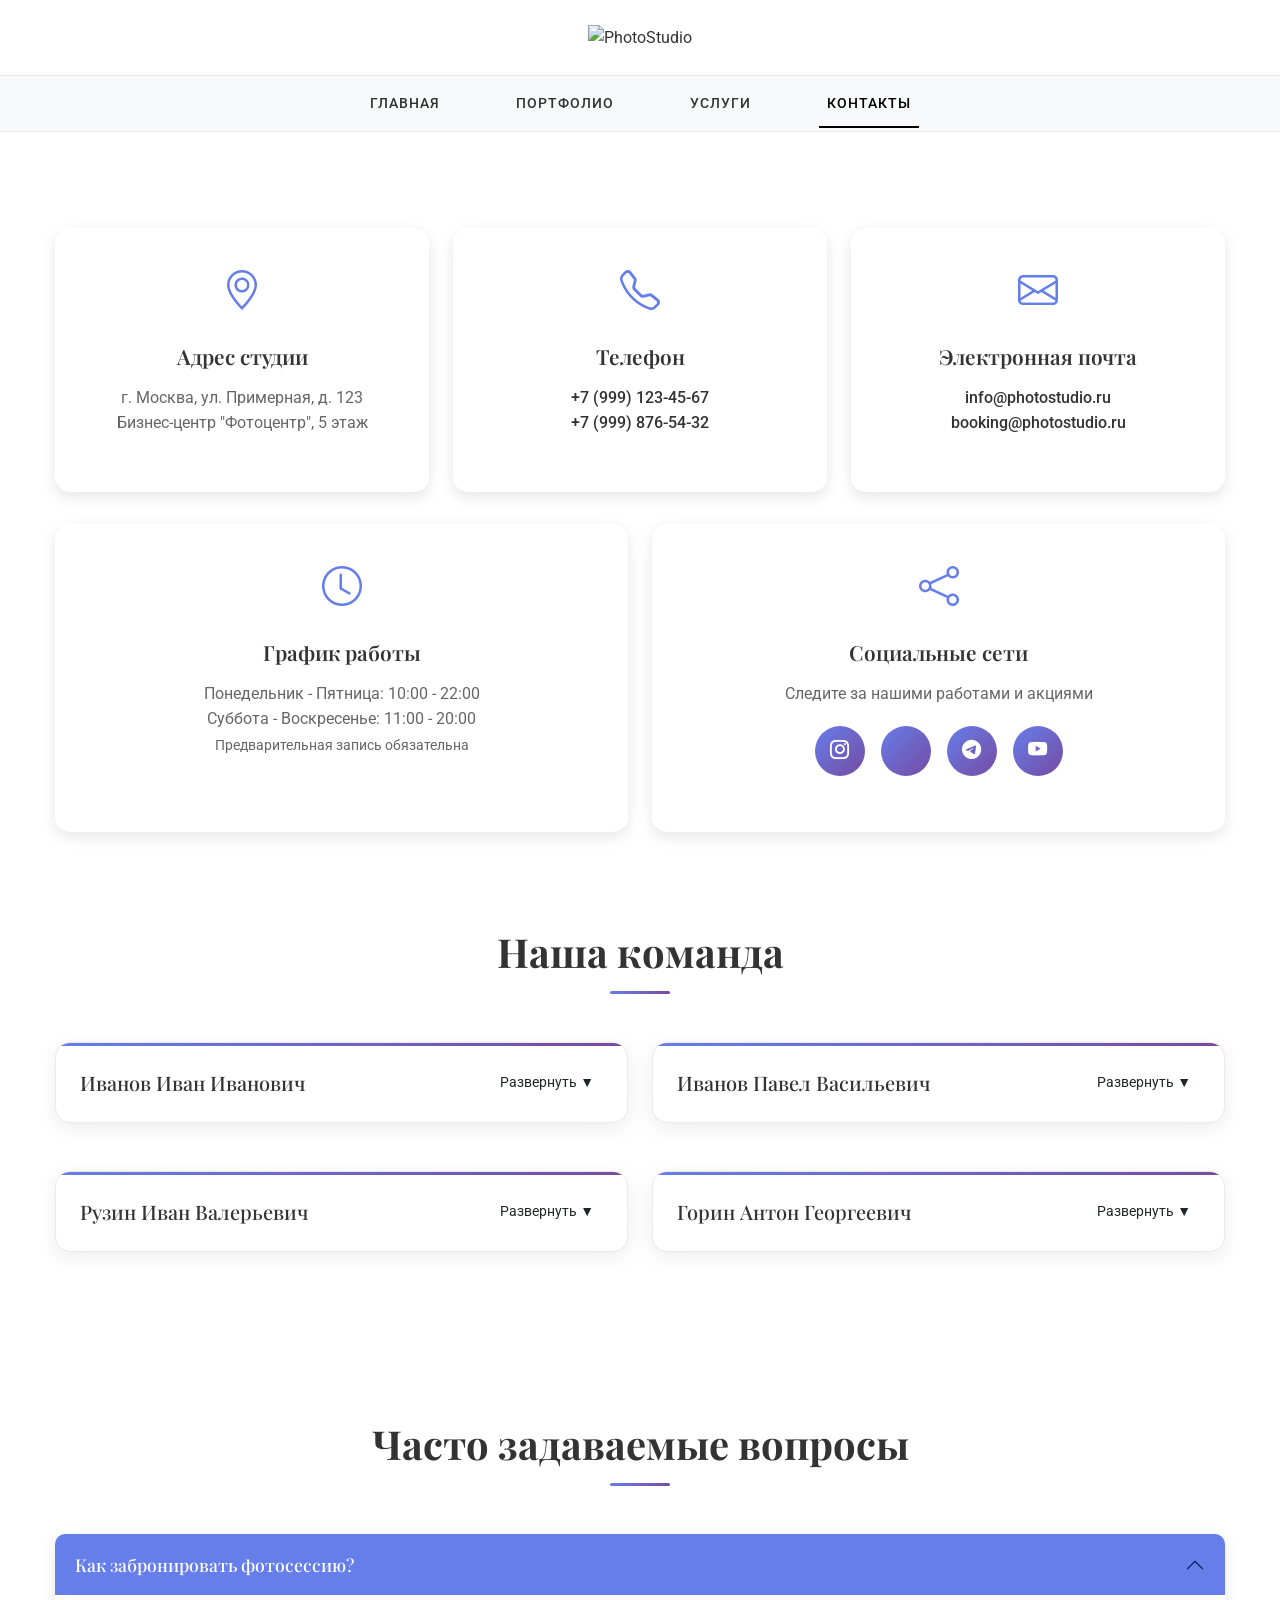
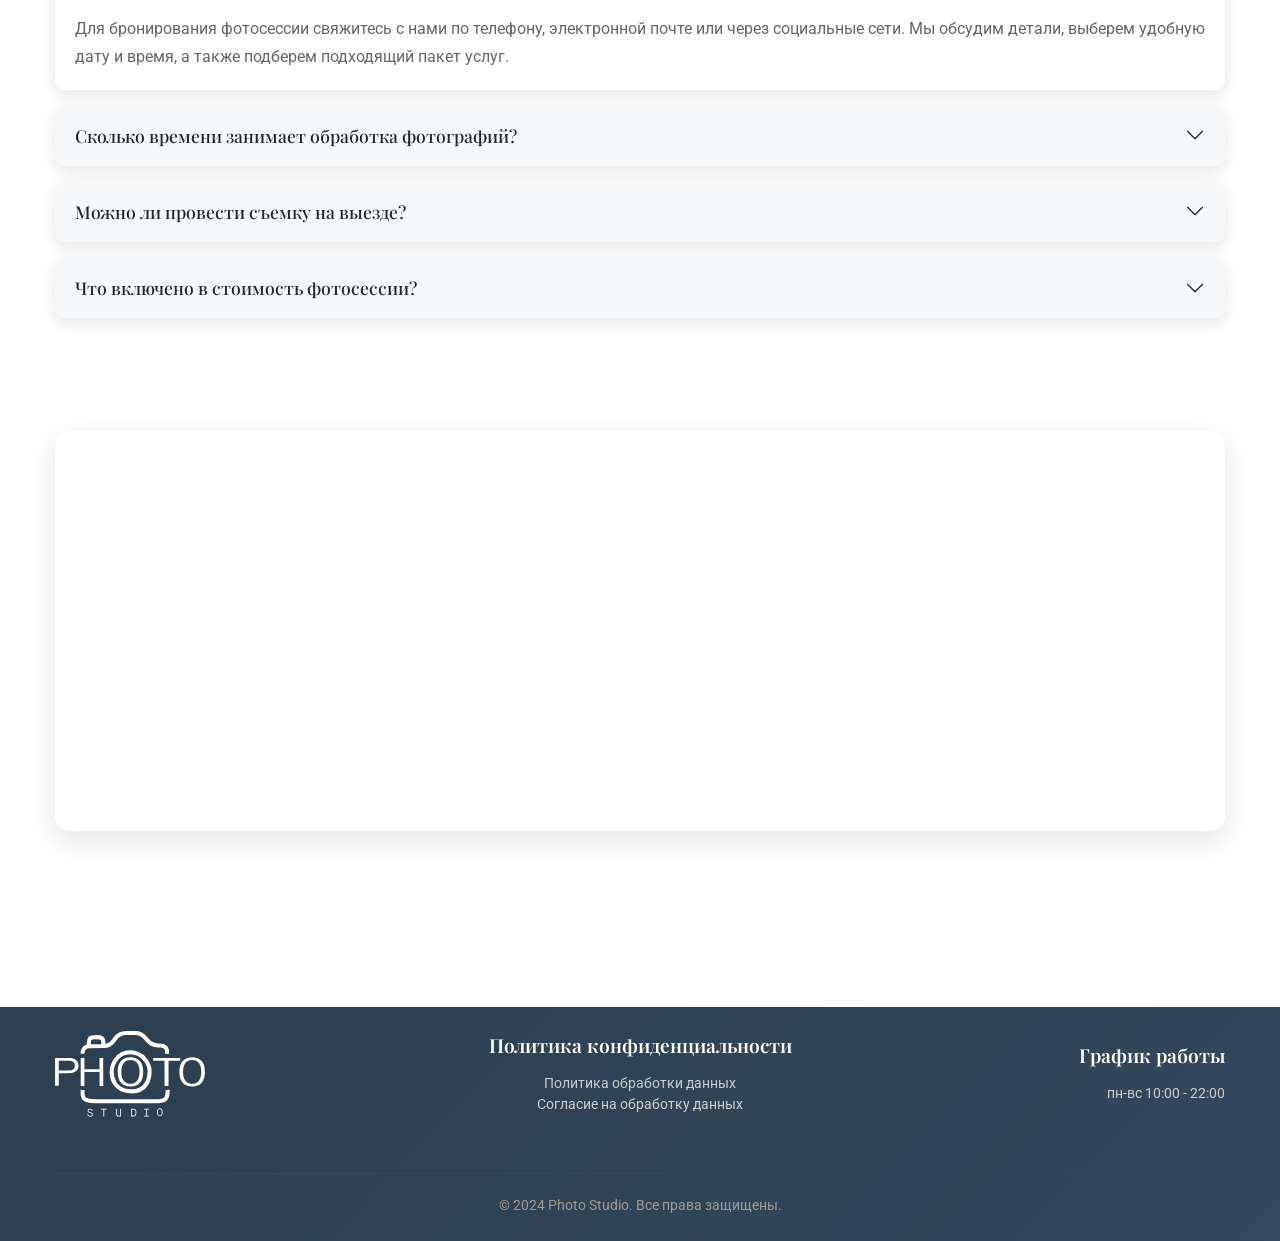
==== commit d40a0d3e: "Add files via upload" ====
--- a/фотостудия/contacts.html
+++ b/фотостудия/contacts.html
@@ -2,6 +2,7 @@
 <html lang="ru">
 <head>
     <meta charset="UTF-8">
+    <meta name="viewport" content="width=device-width, initial-scale=1.0, maximum-scale=1.0, user-scalable=no">
     <meta name="viewport" content="width=device-width, initial-scale=1.0">
     <title>Контакты - Photo Studio</title>
     <!-- Bootstrap 5 CSS -->
@@ -9,6 +10,7 @@
     <!-- Bootstrap Icons -->
     <link rel="stylesheet" href="https://cdn.jsdelivr.net/npm/bootstrap-icons@1.10.0/font/bootstrap-icons.css">
     <!-- Google Fonts -->
+    <link rel="stylesheet" href="style/mobile.css">
     <link href="https://fonts.googleapis.com/css2?family=Playfair+Display:wght@400;700&family=Roboto:wght@300;400;500&display=swap" rel="stylesheet">
     <link rel="stylesheet" href="style/style.css">
     <style>
--- a/фотостудия/style/mobile.css
+++ b/фотостудия/style/mobile.css
@@ -0,0 +1,42 @@
+/* MOBILE OPTIMIZATIONS */
+@media (max-width: 768px) {
+    /* Улучшаем читаемость текста */
+    body {
+        font-size: 14px;
+        line-height: 1.5;
+    }
+    
+    /* Убираем горизонтальную прокрутку */
+    html, body {
+        max-width: 100%;
+        overflow-x: hidden;
+    }
+    
+    /* Улучшаем touch-цели */
+    .btn, 
+    .nav-link,
+    .filter-btn,
+    .social-link {
+        min-height: 44px;
+        min-width: 44px;
+    }
+    
+    /* Увеличиваем интервалы для удобного нажатия */
+    .form-control,
+    .form-select,
+    textarea {
+        font-size: 16px !important; /* Предотвращает масштабирование iOS */
+    }
+    
+    /* Улучшаем видимость активных элементов */
+    .nav-link.active,
+    .filter-btn.active {
+        font-weight: bold;
+    }
+    
+    /* Оптимизация производительности */
+    .service-card:hover,
+    .portfolio-item:hover {
+        transform: none; /* Отключаем hover-эффекты на мобильных */
+    }
+}
--- a/фотостудия/style/style.css
+++ b/фотостудия/style/style.css
@@ -1,283 +1,76 @@
-/* ===== ОБЩИЕ СТИЛИ ===== */
-:root {--primary-color: #333;--secondary-color: #666;--accent-color: #000;--light-color: #f8f9fa;--border-color: #eaeaea;--text-light: #ccc;--gradient: linear-gradient(135deg, #667eea 0%, #764ba2 100%);
-}* {margin: 0;padding: 0;box-sizing: border-box;
-}body {font-family: 'Roboto', sans-serif;color: var(--primary-color);background-color: #fff;line-height: 1.6;overflow-x: hidden;
-}h1, h2, h3, h4, h5, h6 {font-family: 'Playfair Display', serif;font-weight: 700;
-}/* ===== ШАПКА И НАВИГАЦИЯ ===== */
-.logo {text-align: center;padding: 30px 0;
-}.logo-img {max-width: 200px;height: auto;cursor: pointer;transition: transform 0.3s ease;
-}.logo-img:hover {transform: scale(1.05);
-}.navbar-custom {background-color: var(--light-color);border-top: 1px solid var(--border-color);border-bottom: 1px solid var(--border-color);padding: 0.5rem 0;
-}.navbar-nav {gap: 40px;
-}.navbar-nav .nav-link {color: var(--primary-color);font-weight: 500;text-transform: uppercase;letter-spacing: 1px;font-size: 0.9rem;transition: all 0.3s;margin: 0 10px;position: relative;
-}.navbar-nav .nav-link:hover,
-.navbar-nav .nav-link.active {color: var(--accent-color);
-}.navbar-nav .nav-link::after {content: '';position: absolute;bottom: -5px;left: 50%;width: 0;height: 2px;background: var(--accent-color);transition: all 0.3s;transform: translateX(-50%);
-}.navbar-nav .nav-link:hover::after,
-.navbar-nav .nav-link.active::after {width: 100%;
-}.navbar-toggler {border: none;padding: 4px 8px;
-}.navbar-toggler:focus {box-shadow: none;
-}/* ===== ГЛАВНЫЙ СЛАЙДЕР ===== */
-.hero-section {position: relative;height: 80vh;overflow: hidden;
-}.hero-slide {position: absolute;top: 0;left: 0;width: 100%;height: 100%;background-size: cover;background-position: center;background-repeat: no-repeat;opacity: 0;transition: opacity 1s ease;
-}.hero-slide.active {opacity: 1;
-}
-.hero-content {
-    position: absolute;
-    top: 500px; /* Опускаем на 250px сверху */
-    left: 0;
-    width: 100%;
-    height: calc(100% - 250px); /* Уменьшаем высоту на 250px */
+/* ===== ГЛАВНЫЙ ФАЙЛ СТИЛЕЙ ===== */
+/* Импорт всех частей CSS */
+@import url('base.css');
+@import url('header.css');
+@import url('components.css');
+@import url('forms.css');
+@import url('sections.css');
+@import url('footer.css');
+
+/* Дополнительные глобальные стили */
+.text-block {
     display: flex;
-    align-items: flex-start; /* Меняем на flex-start чтобы контент был вверху */
-    justify-content: center;
-    z-index: 2;
-}.btn-booking {background-color: var(--secondary-color);color: white;padding: 15px 40px;font-weight: 500;letter-spacing: 1px;text-transform: uppercase;transition: all 0.3s;text-decoration: none;display: inline-block;border-radius: 25px;position: relative;overflow: hidden;border: 1px solid var(--light-color);
-}.btn-booking::before {content: '';position: absolute;top: 0;left: -100%;width: 100%;height: 100%;background: linear-gradient(90deg, transparent, rgba(255,255,255,0.2), transparent);transition: left 0.5s;
-}.btn-booking:hover::before {left: 100%;
-}.btn-booking:hover {background-color: #222;transform: translateY(-2px);box-shadow: 0 10px 20px rgba(0,0,0,0.2);color: white;
-}.slide-indicators {position: absolute;bottom: 20px;left: 0;right: 0;display: flex;justify-content: center;gap: 10px;z-index: 3;
-}.slide-indicator {width: 12px;height: 12px;border-radius: 50%;background: rgba(255, 255, 255, 0.5);cursor: pointer;transition: all 0.3s;
-}.slide-indicator.active {background: white;transform: scale(1.2);
-}/* ===== СЕКЦИИ ===== */
-.about-section {padding: 80px 0;text-align: center;background: linear-gradient(135deg, #f8f9fa 0%, #e9ecef 100%);
-}.about-text {max-width: 800px;margin: 0 auto;font-size: 1.1rem;line-height: 1.8;color: var(--secondary-color);text-align: justify;position: relative;padding: 40px;background: white;border-radius: 20px;box-shadow: 0 10px 30px rgba(0,0,0,0.1);
-}.about-text::before {content: '"';font-size: 4rem;color: var(--border-color);position: absolute;top: 10px;left: 20px;font-family: 'Playfair Display', serif;
-}.section-title {text-align: center;margin-bottom: 50px;font-size: 2.5rem;position: relative;
-}.section-title::after {content: '';display: block;width: 60px;height: 3px;background: var(--gradient);margin: 15px auto;border-radius: 2px;
-}/* ===== УСЛУГИ ===== */
-.service-card {background: #fff;border-radius: 20px;overflow: hidden;box-shadow: 0 10px 30px rgba(0,0,0,0.1);transition: all 0.3s ease;height: 100%;margin-bottom: 30px;position: relative;
-}.service-card::before {content: '';position: absolute;top: 0;left: 0;right: 0;height: 4px;background: var(--gradient);transform: scaleX(0);transition: transform 0.3s ease;
-}.service-card:hover::before {transform: scaleX(1);
-}.service-card:hover {transform: translateY(-10px);box-shadow: 0 20px 40px rgba(0,0,0,0.15);
-}.service-image {height: 250px;background: linear-gradient(135deg, #667eea, #764ba2);display: flex;align-items: center;justify-content: center;color: white;font-size: 18px;font-weight: 500;position: relative;overflow: hidden;
-}.service-image i {font-size: 3rem;margin-bottom: 10px;
-}.service-content {padding: 30px 25px;text-align: center;
-}.service-content h3 {font-size: 1.3rem;margin-bottom: 15px;color: var(--primary-color);font-weight: 600;
-}.service-price {font-size: 1.5rem;font-weight: 700;color: var(--accent-color);margin-bottom: 20px;
-}.service-features {list-style: none;padding: 0;margin-bottom: 25px;text-align: left;
-}.service-features li {padding: 5px 0;position: relative;padding-left: 20px;
-}.service-features li::before {content: '✓';position: absolute;left: 0;color: #28a745;font-weight: bold;
-}.service-content .btn-primary {background: var(--gradient);border: none;padding: 12px 30px;border-radius: 25px;font-weight: 500;text-transform: uppercase;letter-spacing: 0.5px;transition: all 0.3s ease;width: 100%;
-}.service-content .btn-primary:hover {transform: translateY(-2px);box-shadow: 0 5px 15px rgba(102, 126, 234, 0.4);
-}/* ===== ПОРТФОЛИО ===== */
-.portfolio {padding: 80px 0;background: var(--light-color);
-}.portfolio-filters {text-align: center;margin-bottom: 40px;
-}.filter-btn {background: none;border: 2px solid var(--border-color);padding: 10px 25px;margin: 0 5px 10px;border-radius: 25px;transition: all 0.3s;font-weight: 500;cursor: pointer;
-}.filter-btn.active,
-.filter-btn:hover {background: var(--gradient);color: white;border-color: transparent;
-}.portfolio-item {background-color: #fff;border-radius: 20px;overflow: hidden;box-shadow: 0 10px 30px rgba(0,0,0,0.1);transition: all 0.3s ease;height: 100%;margin-bottom: 30px;
-}.portfolio-item:hover {transform: translateY(-10px);box-shadow: 0 20px 40px rgba(0,0,0,0.15);
-}.portfolio-image {height: 300px;background: var(--gradient);display: flex;align-items: center;justify-content: center;color: white;font-size: 16px;position: relative;overflow: hidden;
-}.portfolio-image::before {font-size: 3rem;margin-bottom: 10px;
-}.portfolio-info {padding: 25px;text-align: center;
-}.portfolio-info h3 {font-size: 20px;margin-bottom: 10px;color: var(--primary-color);font-weight: 600;
-}.portfolio-info p {color: var(--secondary-color);margin: 0;
-}/* ===== ОТЗЫВЫ ===== */
-.reviews-section {padding: 80px 0;background: white;
-}.review-card {background-color: #fff;border-radius: 15px;padding: 30px;box-shadow: 0 10px 30px rgba(0,0,0,0.1);height: 100%;transition: transform 0.3s;border-left: 4px solid transparent;background: linear-gradient(135deg, #fff 0%, #f8f9fa 100%);
-}.review-card:hover {transform: translateY(-5px);border-left-color: #667eea;
-}.review-text {font-style: italic;margin-bottom: 20px;color: var(--secondary-color);line-height: 1.7;position: relative;
-}.review-text::before {content: '"';font-size: 3rem;color: var(--border-color);position: absolute;top: -10px;left: -10px;font-family: 'Playfair Display', serif;
-}.review-author {display: flex;align-items: center;
-}.author-avatar {width: 60px;height: 60px;border-radius: 50%;object-fit: cover;margin-right: 15px;border: 3px solid var(--border-color);
-}.author-info h5 {margin-bottom: 5px;font-size: 1.1rem;
-}.author-info p {color: var(--secondary-color);margin: 0;font-size: 0.9rem;
-}/* ===== СТРАНИЦА ЗАПИСИ ===== */
-.record-section {padding: 80px 0;background: linear-gradient(135deg, #667eea 0%, #764ba2 100%);min-height: calc(100vh - 200px);display: flex;align-items: center;
-}.record-form {background: white;padding: 50px;border-radius: 20px;box-shadow: 0 20px 40px rgba(0,0,0,0.1);
-}.form-group {margin-bottom: 25px;
-}.form-label {font-weight: 500;margin-bottom: 8px;color: var(--primary-color);
-}.form-control {border: 2px solid var(--border-color);border-radius: 10px;padding: 12px 15px;transition: all 0.3s;
-}.form-control:focus {border-color: #667eea;box-shadow: 0 0 0 0.2rem rgba(102, 126, 234, 0.1);
-}.btn-submit {background: var(--gradient);color: white;padding: 15px 40px;border: none;border-radius: 25px;font-weight: 500;text-transform: uppercase;letter-spacing: 1px;transition: all 0.3s;width: 100%;
-}.btn-submit:hover {transform: translateY(-2px);box-shadow: 0 10px 20px rgba(102, 126, 234, 0.3);
-}/* ===== КОМАНДА ===== */
-.photographers-section {padding: 60px 0 30px;
-}.photographer-card {background: #fff;border-radius: 15px;padding: 25px;margin-bottom: 25px;box-shadow: 0 5px 20px rgba(0,0,0,0.08);border: 1px solid #eaeaea;transition: all 0.3s ease;position: relative;overflow: hidden;
-}.photographer-card::before {content: '';position: absolute;top: 0;left: 0;right: 0;height: 3px;background: var(--gradient);
-}.photographer-card:hover {transform: translateY(-5px);box-shadow: 0 10px 30px rgba(0,0,0,0.12);
-}.photographer-header {display: flex;justify-content: space-between;align-items: center;cursor: pointer;
-}.photographer-name {font-size: 1.3rem;font-weight: 600;color: #333;margin: 0;font-family: 'Playfair Display', serif;
-}.expand-btn {background: none;border: none;font-size: 1.1rem;color: #666;cursor: pointer;transition: color 0.3s;padding: 5px 10px;border-radius: 5px;
-}.expand-btn:hover {color: #333;background-color: #f8f9fa;
-}.photographer-details {margin-top: 20px;padding-top: 20px;border-top: 1px solid #eaeaea;display: none;
-}.photographer-details.show {display: block;animation: fadeIn 0.3s ease;
-}.detail-item {margin-bottom: 12px;display: flex;align-items: center;
-}.detail-icon {width: 20px;margin-right: 10px;color: #667eea;
-}.detail-text {color: #555;line-height: 1.5;
-}.specialties {display: flex;flex-wrap: wrap;gap: 8px;margin-top: 15px;
-}.specialty-tag {background: var(--gradient);color: white;padding: 5px 12px;border-radius: 15px;font-size: 0.85rem;border: none;
-}/* ===== КОНТАКТЫ ===== */
-.contacts-section {padding: 40px 0 80px;
-}.contact-info {margin-bottom: 50px;
-}.contact-item {margin-bottom: 30px;padding: 30px;border-radius: 15px;background: white;transition: all 0.3s ease;box-shadow: 0 5px 15px rgba(0,0,0,0.1);text-align: center;height: 100%;
-}.contact-item:hover {transform: translateY(-5px);box-shadow: 0 15px 30px rgba(0,0,0,0.15);
-}.contact-icon {font-size: 2.5rem;margin-bottom: 20px;color: #667eea;
-}.contact-title {font-size: 1.3rem;font-weight: 600;margin-bottom: 15px;color: #333;
-}.contact-text {color: #666;line-height: 1.6;
-}.contact-link {color: #333;text-decoration: none;transition: color 0.3s;font-weight: 500;
-}.contact-link:hover {color: #667eea;text-decoration: none;
-}.social-links {display: flex;justify-content: center;gap: 15px;margin-top: 20px;
-}.social-link {display: flex;align-items: center;justify-content: center;width: 50px;height: 50px;background: var(--gradient);color: white;border-radius: 50%;text-decoration: none;transition: all 0.3s ease;font-size: 1.2rem;
-}.social-link:hover {transform: translateY(-3px) scale(1.1);box-shadow: 0 10px 20px rgba(102, 126, 234, 0.3);color: white;
-}/* ===== FAQ ===== */
-.accordion-section {margin: 50px 0;
-}.accordion-custom .accordion-item {border: none;margin-bottom: 15px;border-radius: 10px;overflow: hidden;box-shadow: 0 5px 15px rgba(0,0,0,0.1);
-}.accordion-custom .accordion-button {background-color: #f8f9fa;font-weight: 500;padding: 20px;border: none;box-shadow: none;font-size: 1.1rem;
-}.accordion-custom .accordion-button:not(.collapsed) {background-color: #667eea;color: white;
-}.accordion-custom .accordion-body {padding: 20px;background-color: #fff;line-height: 1.7;color: #666;
+    align-items: flex-start;
+    margin-bottom: 2.5rem;
+    padding: 1.875rem;
+    background: white;
+    border-radius: 15px;
+    box-shadow: 0 5px 20px rgba(0, 0, 0, 0.08);
+    transition: var(--transition);
+    opacity: 0;
+    transform: translateY(20px);
 }
 
-
-/* Карта */
-.map-section {
-    margin-top: 50px;
-    border-radius: 15px;
-    overflow: hidden;
-    box-shadow: 0 10px 30px rgba(0,0,0,0.1);
-    height: 400px;
+.text-block.fade-in {
+    opacity: 1;
+    transform: translateY(0);
 }
 
-.map-container {
-    width: 100%;
-    height: 100%;
+.text-block:hover {
+    transform: translateY(-5px);
+    box-shadow: 0 10px 30px rgba(0, 0, 0, 0.12);
 }
 
-#leaflet-map {
-    width: 100%;
-    height: 100%;
-    border-radius: 15px;
-}
-
-/* Кастомная метка для Leaflet */
-.custom-leaflet-marker {
+.text-icon {
+    flex: 0 0 60px;
+    height: 60px;
     background: var(--gradient);
-    border: 3px solid white;
     border-radius: 50%;
-    width: 40px;
-    height: 40px;
     display: flex;
     align-items: center;
     justify-content: center;
-    box-shadow: 0 2px 10px rgba(0,0,0,0.3);
+    margin-right: 1.5625rem;
+    color: white;
+    font-size: 1.5rem;
 }
 
-.custom-leaflet-marker::after {
-    content: '';
-    width: 12px;
-    height: 12px;
-    background: white;
-    border-radius: 50%;
+.text-content h3 {
+    font-family: 'Playfair Display', serif;
+    font-size: 1.5rem;
+    margin-bottom: 0.9375rem;
+    color: var(--primary-color);
+    position: relative;
 }
 
-
-
-
-
-/* ===== ПОДВАЛ ===== */
-.footer {background: linear-gradient(135deg, #2c3e50 0%, #34495e 100%);color: #fff;padding: 50px 0 20px;margin-top: 50px;
-}.footer-container {display: flex;flex-wrap: wrap;justify-content: space-between;max-width: 1200px;margin: 0 auto;padding: 0 20px;gap: 30px;
-}.footer-logo {flex: 0 0 auto;
-}.footer-logo img {max-width: 150px;height: auto;filter: brightness(0) invert(1);cursor: pointer;
-}.footer-section {flex: 1;min-width: 250px;
-}.footer-title {font-size: 1.2rem;font-weight: 600;margin-bottom: 15px;color: #fff;
-}.footer-text {font-size: 14px;line-height: 1.5;color: var(--text-light);margin: 0 0 10px 0;
-}.footer-link {color: var(--text-light);text-decoration: none;transition: color 0.3s;
-}.footer-link:hover {color: #fff;text-decoration: underline;
-}.copyright {text-align: center;width: 100%;margin-top: 30px;padding-top: 20px;border-top: 1px solid #444;color: #999;font-size: 0.9rem;
-}/* ===== АНИМАЦИИ ===== */
-@keyframes fadeIn {from { opacity: 0; transform: translateY(20px); }to { opacity: 1; transform: translateY(0); }
-}.fade-in {animation: fadeIn 0.6s ease-out;
-}@keyframes pulse {0% { transform: scale(1); }50% { transform: scale(1.05); }100% { transform: scale(1); }
-}.pulse {animation: pulse 2s infinite;
-}/* ===== АДАПТИВНОСТЬ ===== */
-@media (max-width: 768px) {.navbar-nav {    gap: 20px;}.hero-section {    height: 60vh;}.footer-container {    flex-direction: column;    text-align: center;    gap: 25px;}.footer-section {    min-width: 100%;}.footer {    padding: 30px 0;}.about-text {    text-align: left;    padding: 30px 20px;}.section-title {    font-size: 2rem;}.service-content {    padding: 25px 20px;}.record-form {    padding: 30px 20px;}.photographer-header {    flex-direction: column;    align-items: flex-start;    gap: 10px;}.expand-btn {    align-self: flex-end;}
-}@media (max-width: 576px) {.portfolio-item {    margin-bottom: 20px;}.section-title {    font-size: 1.8rem;}.btn-booking {    padding: 12px 30px;    font-size: 0.9rem;}.service-image {    height: 200px;}.portfolio-image {    height: 250px;}.service-content h3 {    font-size: 1.1rem;}.contact-item {    padding: 20px 15px;}
-}
-/* Добавьте эти стили в ваш файл style.css */
-
-/* ===== ГЛАВНЫЙ СЛАЙДЕР ===== */
-.hero-title {font-family: 'Playfair Display', serif;font-size: 3rem;color: white;margin-bottom: 1rem;text-shadow: 0 2px 10px rgba(0,0,0,0.5);
-}.hero-subtitle {font-size: 1.2rem;color: white;margin-bottom: 2rem;text-shadow: 0 2px 5px rgba(0,0,0,0.5);
-
-}/* ===== БЛОКИ ТЕКСТА ===== */
-.text-block {display: flex;align-items: flex-start;margin-bottom: 40px;padding: 30px;background: white;border-radius: 15px;box-shadow: 0 5px 20px rgba(0,0,0,0.08);transition: all 0.3s ease;opacity: 0;transform: translateY(20px);
-}.text-block.fade-in {opacity: 1;transform: translateY(0);
-}.text-block:hover {transform: translateY(-5px);box-shadow: 0 10px 30px rgba(0,0,0,0.12);
-}.text-icon {flex: 0 0 60px;height: 60px;background: var(--gradient);border-radius: 50%;display: flex;align-items: center;justify-content: center;margin-right: 25px;color: white;font-size: 1.5rem;
-}.text-content h3 {font-family: 'Playfair Display', serif;font-size: 1.5rem;margin-bottom: 15px;color: var(--primary-color);position: relative;
-}.text-content h3::after {content: '';position: absolute;bottom: -8px;left: 0;width: 40px;height: 3px;background: var(--gradient);border-radius: 2px;
-}.text-content p {color: var(--secondary-color);line-height: 1.7;margin: 0;
-}/* Адаптивность для мобильных устройств */
-@media (max-width: 768px) {.text-block {    flex-direction: column;    text-align: center;    padding: 25px 20px;}.text-icon {    margin-right: 0;    margin-bottom: 20px;}.hero-title {    font-size: 2.2rem;}.hero-subtitle {    font-size: 1rem;}
-}
-/* Стили для изображений в портфолио и услугах */
-.portfolio-image img,
-.service-image img {width: 100%;height: 100%;object-fit: cover;transition: transform 0.3s ease;
-}.portfolio-item:hover .portfolio-image img,
-.service-card:hover .service-image img {transform: scale(1.05);
-}/* Убираем старые иконки и текст из service-image */
-.service-image i,
-.service-image div {display: none;
-}/* Показываем изображения вместо иконок */
-.service-image {position: relative;overflow: hidden;
-}
-/* ===== СЕКЦИЯ "О НАС" С ИЗОБРАЖЕНИЕМ ===== */
-.about-section {
-    padding: 80px 0;
-    background: linear-gradient(135deg, #f8f9fa 0%, #e9ecef 100%);
+.text-content h3::after {
+    content: '';
+    position: absolute;
+    bottom: -8px;
+    left: 0;
+    width: 40px;
+    height: 3px;
+    background: var(--gradient);
+    border-radius: 2px;
 }
 
-.about-text {
-    font-size: 1.1rem;
-    line-height: 1.8;
+.text-content p {
     color: var(--secondary-color);
-    text-align: justify;
-    position: relative;
-    padding: 30px;
-    background: white;
-    border-radius: 20px;
-    box-shadow: 0 10px 30px rgba(0,0,0,0.1);
+    line-height: 1.7;
     margin: 0;
 }
 
-.about-text::before {
-    content: '"';
-    font-size: 4rem;
-    color: var(--border-color);
-    position: absolute;
-    top: 10px;
-    left: 20px;
-    font-family: 'Playfair Display', serif;
+/* Специальные стили для колонок портфолио */
+.portfolio-col {
+    transition: all 0.3s ease;
+    min-height: 1px;
 }
-
-.about-image {
-    padding-left: 30px;
-    text-align: center;
-}
-
-.about-image img {
-    border-radius: 15px;
-    box-shadow: 0 15px 35px rgba(0,0,0,0.15);
-    transition: transform 0.3s ease;
-    max-height: 400px;
-    width: 100%;
-    object-fit: cover;
-}
-
-.about-image img:hover {
-    transform: scale(1.02);
-}
-
-/* Адаптивность для мобильных устройств */
-@media (max-width: 991px) {
-    .about-image {
-        padding-left: 0;
-        padding-top: 30px;
-    }
-    
-    .about-text {
-        padding: 25px 20px;
-    }
-}
